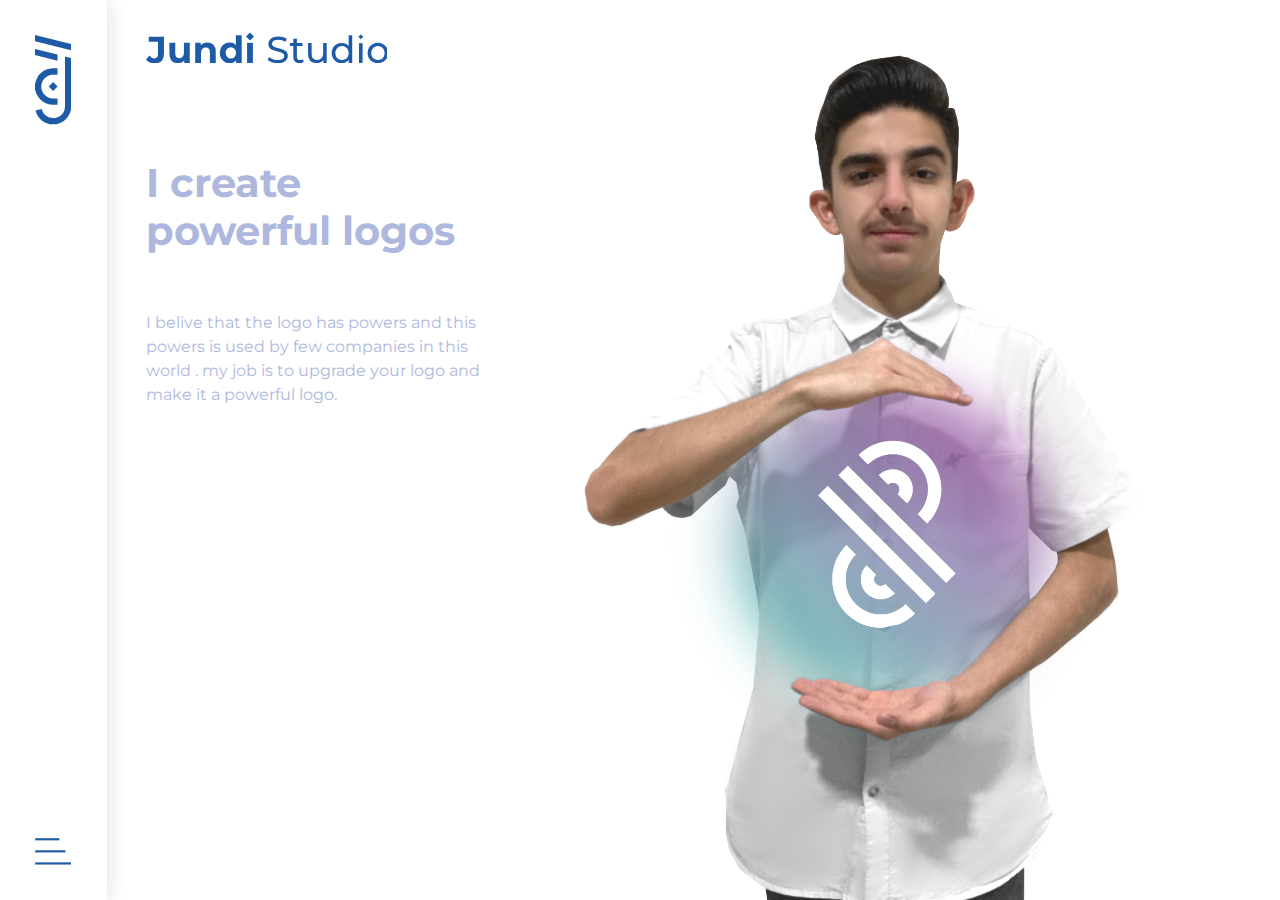
==== home.html @ 49008f76 "add initial site page" ====
<html lang="en">
<head>
    <meta charset="UTF-8">
    <meta name="viewport" content="width=device-width, initial-scale=1.0">
    <title>Jundistudio</title>
    <link href="https://fonts.googleapis.com/css2?family=Montserrat:wght@300;500;700&display=swap" rel="stylesheet">
    <link rel="stylesheet" href="css/bootstrap-4.5.0-dist/css/bootstrap.css">
    <link rel="stylesheet" href="css/mycss/styles2.css">
</head>
<body>

    <div class="topbar fullwidth">

        <div class="marginbox">
            <!-- <div class="iwt-container"></div> -->
            <svg id="iconwithtype" xmlns="http://www.w3.org/2000/svg" viewBox="0 0 250 144.07"><defs><style>.be7c4fd1-79ef-4ca3-a9c3-476d8d43c1fa{fill:#1e5ba7;}</style></defs><g id="fca54480-986a-474c-b275-8e7c85cb91e8" data-name="Layer 2"><g id="be072579-fcbf-4428-b1b3-77bd21381fc2" data-name="Layer 1"><rect class="be7c4fd1-79ef-4ca3-a9c3-476d8d43c1fa" x="24.34" y="78.05" width="10.14" height="10.14" transform="translate(67.39 3.55) rotate(45)"/><path class="be7c4fd1-79ef-4ca3-a9c3-476d8d43c1fa" d="M36.48,53.75V63.88s-7.61,0-7.85,0a19.25,19.25,0,0,0-.13,38.47c.29,0,8,0,8,0v10.14h-8.4A29.4,29.4,0,0,1,28,53.75Z"/><polygon class="be7c4fd1-79ef-4ca3-a9c3-476d8d43c1fa" points="36.48 31.48 36.48 41.51 0 32.41 0 22.38 36.48 31.48"/><path class="be7c4fd1-79ef-4ca3-a9c3-476d8d43c1fa" d="M58.81,37.05v77.62a29.4,29.4,0,0,1-22.33,28.54A29.42,29.42,0,0,1,.84,121.65l9.82-2.45a19.25,19.25,0,0,0,38-4.53V34.51Z"/><polygon class="be7c4fd1-79ef-4ca3-a9c3-476d8d43c1fa" points="58.81 14.67 58.81 24.69 0 10.03 0 0 58.81 14.67"/><path class="be7c4fd1-79ef-4ca3-a9c3-476d8d43c1fa" d="M92.86,65.42a12.35,12.35,0,0,1-4.81-3.72l4.44-5.33q2.82,3.8,6.42,3.8c3.26,0,4.88-1.91,4.88-5.73V38H91.65V31.6h20.09V54q0,6.36-3.16,9.55T99.3,66.73A15.71,15.71,0,0,1,92.86,65.42Z"/><path class="be7c4fd1-79ef-4ca3-a9c3-476d8d43c1fa" d="M145.83,39.59V66.14h-7.3V63a10.28,10.28,0,0,1-3.65,2.64,11.43,11.43,0,0,1-4.59.91,11.29,11.29,0,0,1-8.29-3q-3.06-3-3.06-8.93v-15h7.7V53.46q0,6.4,5.38,6.41a5.79,5.79,0,0,0,4.44-1.8,7.59,7.59,0,0,0,1.68-5.35V39.59Z"/><path class="be7c4fd1-79ef-4ca3-a9c3-476d8d43c1fa" d="M177.09,42.16q3,3,3,8.78v15.2h-7.7v-14a6.94,6.94,0,0,0-1.38-4.71,5,5,0,0,0-4-1.55,6.15,6.15,0,0,0-4.64,1.8A7.45,7.45,0,0,0,160.69,53V66.14H153V39.59h7.35V42.7a10.24,10.24,0,0,1,3.8-2.59,13.18,13.18,0,0,1,5-.92A10.9,10.9,0,0,1,177.09,42.16Z"/><path class="be7c4fd1-79ef-4ca3-a9c3-476d8d43c1fa" d="M214.42,29.52V66.14h-7.35V63.08q-2.87,3.45-8.29,3.45A13.74,13.74,0,0,1,192,64.85a12,12,0,0,1-4.77-4.78,14.65,14.65,0,0,1-1.72-7.21,14.58,14.58,0,0,1,1.72-7.2A12.08,12.08,0,0,1,192,40.87a13.74,13.74,0,0,1,6.78-1.68,10.11,10.11,0,0,1,7.95,3.21V29.52ZM205,58.22a7.43,7.43,0,0,0,1.92-5.36A7.4,7.4,0,0,0,205,47.51a6.9,6.9,0,0,0-9.72,0,7.41,7.41,0,0,0-1.93,5.35,7.43,7.43,0,0,0,1.93,5.36,6.9,6.9,0,0,0,9.72,0Z"/><path class="be7c4fd1-79ef-4ca3-a9c3-476d8d43c1fa" d="M221.53,39.59h7.7V66.14h-7.7Z"/><path class="be7c4fd1-79ef-4ca3-a9c3-476d8d43c1fa" d="M96.56,116.72a15.69,15.69,0,0,1-5.7-3.13l1.83-3.85a15.09,15.09,0,0,0,5.06,2.88,18.56,18.56,0,0,0,6.34,1.11q4.29,0,6.41-1.45a4.48,4.48,0,0,0,2.13-3.88,3.82,3.82,0,0,0-1.16-2.88,7.89,7.89,0,0,0-2.87-1.71c-1.13-.39-2.74-.83-4.81-1.33a49.82,49.82,0,0,1-6.29-1.87,10.47,10.47,0,0,1-4.1-2.89,7.73,7.73,0,0,1-1.7-5.25,8.9,8.9,0,0,1,1.46-5,10,10,0,0,1,4.42-3.55,17.86,17.86,0,0,1,7.35-1.33,23.14,23.14,0,0,1,6,.79A15.79,15.79,0,0,1,116,85.66L114.4,89.6a17.62,17.62,0,0,0-4.64-2.09,17.14,17.14,0,0,0-4.83-.72q-4.2,0-6.29,1.53a4.69,4.69,0,0,0-2.1,4,3.76,3.76,0,0,0,1.18,2.88,8.21,8.21,0,0,0,2.94,1.73,45.82,45.82,0,0,0,4.76,1.31,48.2,48.2,0,0,1,6.27,1.88,10.45,10.45,0,0,1,4.07,2.86,7.55,7.55,0,0,1,1.7,5.18,8.8,8.8,0,0,1-1.48,5,9.94,9.94,0,0,1-4.49,3.55,18.6,18.6,0,0,1-7.4,1.31A23.84,23.84,0,0,1,96.56,116.72Z"/><path class="be7c4fd1-79ef-4ca3-a9c3-476d8d43c1fa" d="M138.68,116a6.93,6.93,0,0,1-2.57,1.36,10.79,10.79,0,0,1-3.16.47,8.37,8.37,0,0,1-6.11-2.12,8.11,8.11,0,0,1-2.18-6.07V95.28h-4.44v-3.9h4.44V85.66h4.74v5.72h7.5v3.9h-7.5v14.16a4.65,4.65,0,0,0,1.06,3.26,4,4,0,0,0,3,1.13,5.73,5.73,0,0,0,3.7-1.23Z"/><path class="be7c4fd1-79ef-4ca3-a9c3-476d8d43c1fa" d="M168.78,91.38v26.15h-4.49v-3.94a9.59,9.59,0,0,1-3.78,3.13,11.75,11.75,0,0,1-5.1,1.11q-5.24,0-8.24-2.89t-3-8.51V91.38h4.73v14.51a8.12,8.12,0,0,0,1.83,5.75,6.82,6.82,0,0,0,5.23,2,7.82,7.82,0,0,0,5.92-2.27A8.93,8.93,0,0,0,164,104.9V91.38Z"/><path class="be7c4fd1-79ef-4ca3-a9c3-476d8d43c1fa" d="M202.48,80.92v36.61h-4.54v-4.14a10.14,10.14,0,0,1-4,3.3,12.37,12.37,0,0,1-5.33,1.14,13.7,13.7,0,0,1-6.81-1.68,12.08,12.08,0,0,1-4.72-4.71,15.14,15.14,0,0,1,0-13.94,12.09,12.09,0,0,1,4.72-4.69,13.7,13.7,0,0,1,6.81-1.68,12.66,12.66,0,0,1,5.18,1.06,10.17,10.17,0,0,1,3.95,3.14V80.92Zm-9,31.6a8.11,8.11,0,0,0,3.16-3.25,10.8,10.8,0,0,0,0-9.62,8,8,0,0,0-3.16-3.24,9.53,9.53,0,0,0-9,0,8.15,8.15,0,0,0-3.16,3.24,10.55,10.55,0,0,0,0,9.62,8.24,8.24,0,0,0,3.16,3.25,9.31,9.31,0,0,0,9,0Z"/><path class="be7c4fd1-79ef-4ca3-a9c3-476d8d43c1fa" d="M211.46,91.38h4.74v26.15h-4.74Z"/><path class="be7c4fd1-79ef-4ca3-a9c3-476d8d43c1fa" d="M229.42,116.1a12.56,12.56,0,0,1-4.86-4.76,14.42,14.42,0,0,1,0-13.77,12.35,12.35,0,0,1,4.86-4.73,14.32,14.32,0,0,1,7-1.71,14.13,14.13,0,0,1,7,1.71,12.37,12.37,0,0,1,4.84,4.73,14.42,14.42,0,0,1,0,13.77,12.58,12.58,0,0,1-4.84,4.76,14,14,0,0,1-7,1.73A14.23,14.23,0,0,1,229.42,116.1ZM241,112.52a8.17,8.17,0,0,0,3.13-3.25,10.8,10.8,0,0,0,0-9.62A8.08,8.08,0,0,0,241,96.41a9.59,9.59,0,0,0-9,0,8.15,8.15,0,0,0-3.16,3.24,10.55,10.55,0,0,0,0,9.62,8.24,8.24,0,0,0,3.16,3.25,9.37,9.37,0,0,0,9,0Z"/><rect class="be7c4fd1-79ef-4ca3-a9c3-476d8d43c1fa" x="221.63" y="27.85" width="7.49" height="7.49" transform="translate(43.67 168.62) rotate(-45)"/><rect class="be7c4fd1-79ef-4ca3-a9c3-476d8d43c1fa" x="211.58" y="81.12" width="4.5" height="4.5" transform="translate(3.69 175.63) rotate(-45)"/></g></g></svg>
            <!-- </div> -->

            <a class="menu-button-mobile"><svg class=" " id="menu-icon-mobile" data-name="Layer 1" xmlns="http://www.w3.org/2000/svg" xmlns:xlink="http://www.w3.org/1999/xlink" viewBox="0 0 79.61 57.81"><defs><style>.a6b28dde-827f-4f23-a1d3-506db1dd34e7{fill:none;}.bbc555e5-2e7c-4510-a16d-68d0abbef2eb{fill:#1e5ba7;}.fb51da86-a44f-4116-8039-87f556bf3c0a{clip-path:url(#a3709544-f84c-4483-a567-abec75d70e7c);}</style><clipPath id="a3709544-f84c-4483-a567-abec75d70e7c"><polygon class="a6b28dde-827f-4f23-a1d3-506db1dd34e7" points="-1062.01 -222.8 -236.72 -267.51 -236.89 -1402.36 -1226.01 -1402.36 -1226.01 -212.71 -1062.01 -222.8"/></clipPath></defs><rect class="bbc555e5-2e7c-4510-a16d-68d0abbef2eb" width="53.07" height="4.74"/><rect class="bbc555e5-2e7c-4510-a16d-68d0abbef2eb" y="26.54" width="66.34" height="4.74"/><rect class="bbc555e5-2e7c-4510-a16d-68d0abbef2eb" y="53.07" width="79.61" height="4.74"/><g class="fb51da86-a44f-4116-8039-87f556bf3c0a"><image width="1536" height="2048" transform="translate(-1167.46 -1630.51) scale(0.81)" xlink:href="../../../../social%20media%20-%20%D9%85%D9%86%D8%B4%D9%88%D8%B1%D8%A7%D8%AA%20%D8%A7%D9%84%D8%AA%D9%88%D8%A7%D8%B5%D9%84%20%D8%A7%D9%84%D8%A7%D8%AC%D8%AA%D9%85%D8%A7%D8%B9%D9%8A/instgram%20posts-%D8%A7%D9%86%D8%B3%D8%AA%D9%82%D8%B1%D8%A7%D9%85/2020/jundi%20studio/first%20row/used%20images/its%20jundi.png"/></g></svg>
            <a class="x-button-mobile hide"><svg class="" id="x-icon-mobile" data-name="Layer 1" xmlns="http://www.w3.org/2000/svg" xmlns:xlink="http://www.w3.org/1999/xlink" viewBox="0 0 79.61 57.81"><defs><style>.f17f03e6-9065-43eb-b799-57fc4055122a{fill:none;}.faa3fa2b-ad44-4a38-a219-41f89a0f5fe2{fill:#1e5ba7;}.a9989578-adfc-4f7f-a3dd-7b14c468bcc4{clip-path:url(#ad39942f-1a83-4f73-a1a7-8f21ac19b9b5);}</style><clipPath id="ad39942f-1a83-4f73-a1a7-8f21ac19b9b5"><polygon class="f17f03e6-9065-43eb-b799-57fc4055122a" points="-1062.01 -222.8 -236.72 -267.51 -236.89 -1402.36 -1226.01 -1402.36 -1226.01 -212.71 -1062.01 -222.8"/></clipPath></defs><rect class="faa3fa2b-ad44-4a38-a219-41f89a0f5fe2" x="39.12" y="2.59" width="4.74" height="66.34" transform="translate(-12.13 46.96) rotate(-52.55)"/><rect class="faa3fa2b-ad44-4a38-a219-41f89a0f5fe2" y="28.67" width="79.61" height="4.74" transform="translate(-10.66 31.77) rotate(-38.78)"/><g class="a9989578-adfc-4f7f-a3dd-7b14c468bcc4"><image width="1536" height="2048" transform="translate(-1167.46 -1630.51) scale(0.81)" xlink:href="../../../../social%20media%20-%20%D9%85%D9%86%D8%B4%D9%88%D8%B1%D8%A7%D8%AA%20%D8%A7%D9%84%D8%AA%D9%88%D8%A7%D8%B5%D9%84%20%D8%A7%D9%84%D8%A7%D8%AC%D8%AA%D9%85%D8%A7%D8%B9%D9%8A/instgram%20posts-%D8%A7%D9%86%D8%B3%D8%AA%D9%82%D8%B1%D8%A7%D9%85/2020/jundi%20studio/first%20row/used%20images/its%20jundi.png"/></g></svg></a>
        </div>
    </div>
    <div class="menu hide">
        <ul class="JundiBlue">
            <li><a href="index.html">Home</a></li>
            <li><a href="portfolio.html">Portfolio</a></li>
            <li><a href="About.html">About</a></li>
            <li><a href="contact.html">contact</a></li>
            <li><a href="indexArabic.html">Arabic</a></li>
        </ul>
    </div>


<div class="container-fluid">
    <div class="row ">
        <div class="col-md-1 col-lg-1 sidebar vh">
            <div class="logo-container vh fullwidth">
                <svg class="fullwidth" id="Logo" data-name="Layer 1" xmlns="http://www.w3.org/2000/svg" viewBox="0 0 90 221.7"><defs><style>.cls-1{fill:#1e5ba7;}</style></defs><polygon class="cls-1" points="45.01 138.93 34.05 127.91 45.01 116.88 55.98 127.91 45.01 138.93"/><path class="cls-1" d="M55.83,82.71v15.6s-11.65,0-12,0a29.63,29.63,0,0,0-.19,59.19c.44,0,12.21,0,12.21,0v15.6H43a44.75,44.75,0,0,1-32-15.6A45.26,45.26,0,0,1,42.83,82.71Z"/><path class="cls-1" d="M90,57V176.46A45.22,45.22,0,0,1,74.41,210.7a44.81,44.81,0,0,1-58.92-.09A45.18,45.18,0,0,1,1.28,187.2l15-3.77A29.48,29.48,0,0,0,45,206.08,29.18,29.18,0,0,0,55.83,204a29.64,29.64,0,0,0,18.58-27.54V53.1Z"/><polygon class="cls-1" points="90 22.57 90 38 0 15.43 0 0 90 22.57"/><polygon class="cls-1" points="55.82 48.44 55.82 63.87 0 49.87 0 34.44 55.82 48.44"/></svg>

            </div>
            <a class="menu-button"><svg class="fullwidth" id="menu-icon" data-name="Layer 1" xmlns="http://www.w3.org/2000/svg" xmlns:xlink="http://www.w3.org/1999/xlink" viewBox="0 0 79.61 57.81"><defs><style>.a6b28dde-827f-4f23-a1d3-506db1dd34e7{fill:none;}.bbc555e5-2e7c-4510-a16d-68d0abbef2eb{fill:#1e5ba7;}.fb51da86-a44f-4116-8039-87f556bf3c0a{clip-path:url(#a3709544-f84c-4483-a567-abec75d70e7c);}</style><clipPath id="a3709544-f84c-4483-a567-abec75d70e7c"><polygon class="a6b28dde-827f-4f23-a1d3-506db1dd34e7" points="-1062.01 -222.8 -236.72 -267.51 -236.89 -1402.36 -1226.01 -1402.36 -1226.01 -212.71 -1062.01 -222.8"/></clipPath></defs><rect class="bbc555e5-2e7c-4510-a16d-68d0abbef2eb" width="53.07" height="4.74"/><rect class="bbc555e5-2e7c-4510-a16d-68d0abbef2eb" y="26.54" width="66.34" height="4.74"/><rect class="bbc555e5-2e7c-4510-a16d-68d0abbef2eb" y="53.07" width="79.61" height="4.74"/><g class="fb51da86-a44f-4116-8039-87f556bf3c0a"><image width="1536" height="2048" transform="translate(-1167.46 -1630.51) scale(0.81)" xlink:href="../../../../social%20media%20-%20%D9%85%D9%86%D8%B4%D9%88%D8%B1%D8%A7%D8%AA%20%D8%A7%D9%84%D8%AA%D9%88%D8%A7%D8%B5%D9%84%20%D8%A7%D9%84%D8%A7%D8%AC%D8%AA%D9%85%D8%A7%D8%B9%D9%8A/instgram%20posts-%D8%A7%D9%86%D8%B3%D8%AA%D9%82%D8%B1%D8%A7%D9%85/2020/jundi%20studio/first%20row/used%20images/its%20jundi.png"/></g></svg>
            <a class="x-button hide"><svg class="" id="x-icon" data-name="Layer 1" xmlns="http://www.w3.org/2000/svg" xmlns:xlink="http://www.w3.org/1999/xlink" viewBox="0 0 79.61 57.81"><defs><style>.f17f03e6-9065-43eb-b799-57fc4055122a{fill:none;}.faa3fa2b-ad44-4a38-a219-41f89a0f5fe2{fill:#1e5ba7;}.a9989578-adfc-4f7f-a3dd-7b14c468bcc4{clip-path:url(#ad39942f-1a83-4f73-a1a7-8f21ac19b9b5);}</style><clipPath id="ad39942f-1a83-4f73-a1a7-8f21ac19b9b5"><polygon class="f17f03e6-9065-43eb-b799-57fc4055122a" points="-1062.01 -222.8 -236.72 -267.51 -236.89 -1402.36 -1226.01 -1402.36 -1226.01 -212.71 -1062.01 -222.8"/></clipPath></defs><rect class="faa3fa2b-ad44-4a38-a219-41f89a0f5fe2" x="39.12" y="2.59" width="4.74" height="66.34" transform="translate(-12.13 46.96) rotate(-52.55)"/><rect class="faa3fa2b-ad44-4a38-a219-41f89a0f5fe2" y="28.67" width="79.61" height="4.74" transform="translate(-10.66 31.77) rotate(-38.78)"/><g class="a9989578-adfc-4f7f-a3dd-7b14c468bcc4"><image width="1536" height="2048" transform="translate(-1167.46 -1630.51) scale(0.81)" xlink:href="../../../../social%20media%20-%20%D9%85%D9%86%D8%B4%D9%88%D8%B1%D8%A7%D8%AA%20%D8%A7%D9%84%D8%AA%D9%88%D8%A7%D8%B5%D9%84%20%D8%A7%D9%84%D8%A7%D8%AC%D8%AA%D9%85%D8%A7%D8%B9%D9%8A/instgram%20posts-%D8%A7%D9%86%D8%B3%D8%AA%D9%82%D8%B1%D8%A7%D9%85/2020/jundi%20studio/first%20row/used%20images/its%20jundi.png"/></g></svg></a>
    
        </div>




        <!-- content -->
        <div class="col-md-11 col-lg-11 px-md-4  ml-sm-auto ">
            <div class="row row-content-mobile row-content ">
                <div class="main-text col-md-5 col-lg-4">
                   
                    <svg class="hide-mobile JundiBlue" id="Logotype" data-name="Layer 1" xmlns="http://www.w3.org/2000/svg" viewBox="0 0 884.76 114.38"><defs><style>.f9e5219f-29cb-4c2f-9870-90fd26bcc4ad{fill:#1e5ba7;}</style></defs><path class="f9e5219f-29cb-4c2f-9870-90fd26bcc4ad" d="M13.34,111.3A34.07,34.07,0,0,1,0,101L12.32,86.19q7.8,10.55,17.79,10.54,13.55,0,13.55-15.88V35.28H10V17.49h55.7V79.62q0,17.66-8.76,26.48T31.2,114.93A43.37,43.37,0,0,1,13.34,111.3Z"/><path class="f9e5219f-29cb-4c2f-9870-90fd26bcc4ad" d="M160.25,39.66v73.63H140v-8.76a28.43,28.43,0,0,1-10.13,7.32,31.79,31.79,0,0,1-12.73,2.53q-14.51,0-23-8.35T85.67,81.27V39.66H107V78.12q0,17.79,14.91,17.79,7.66,0,12.32-5t4.65-14.85V39.66Z"/><path class="f9e5219f-29cb-4c2f-9870-90fd26bcc4ad" d="M247,46.78q8.4,8.2,8.41,24.36v42.15H234V74.42q0-8.74-3.83-13.07T219.09,57q-8.07,0-12.86,5t-4.79,14.84v36.41H180.09V39.66h20.39v8.63A28.25,28.25,0,0,1,211,41.1a36.67,36.67,0,0,1,13.82-2.53Q238.52,38.57,247,46.78Z"/><path class="f9e5219f-29cb-4c2f-9870-90fd26bcc4ad" d="M350.47,11.75V113.29H330.08V104.8q-7.93,9.58-23,9.58a38.24,38.24,0,0,1-18.82-4.65,33.31,33.31,0,0,1-13.2-13.27,40.4,40.4,0,0,1-4.79-20,40.41,40.41,0,0,1,4.79-20,33.31,33.31,0,0,1,13.2-13.27,38.24,38.24,0,0,1,18.82-4.65q14.09,0,22,8.89V11.75ZM324.2,91.32q5.34-5.53,5.33-14.84T324.2,61.63a19.15,19.15,0,0,0-27,0q-5.34,5.53-5.34,14.85t5.34,14.84a19.17,19.17,0,0,0,27,0Z"/><path class="f9e5219f-29cb-4c2f-9870-90fd26bcc4ad" d="M370.17,39.66h21.35v73.63H370.17Z"/><path class="f9e5219f-29cb-4c2f-9870-90fd26bcc4ad" d="M461.65,111q-10-3.36-15.8-8.69l5.06-10.68a41.84,41.84,0,0,0,14,8,51.39,51.39,0,0,0,17.59,3.08q11.89,0,17.79-4A12.44,12.44,0,0,0,506.2,88,10.58,10.58,0,0,0,503,80a21.61,21.61,0,0,0-7.93-4.72q-4.73-1.63-13.34-3.69a137.17,137.17,0,0,1-17.45-5.2,28.75,28.75,0,0,1-11.36-8q-4.72-5.4-4.72-14.57a24.64,24.64,0,0,1,4-13.82q4-6.16,12.25-9.86t20.39-3.69a64.56,64.56,0,0,1,16.7,2.19,44.33,44.33,0,0,1,14.09,6.29l-4.51,11A49.73,49.73,0,0,0,498.26,30a47.74,47.74,0,0,0-13.41-2q-11.62,0-17.45,4.24a13,13,0,0,0-5.81,10.95,10.49,10.49,0,0,0,3.28,8A22.89,22.89,0,0,0,473,56a128.86,128.86,0,0,0,13.21,3.62,135.28,135.28,0,0,1,17.38,5.2,29.33,29.33,0,0,1,11.29,7.94q4.73,5.34,4.72,14.37a24.49,24.49,0,0,1-4.1,13.75q-4.11,6.24-12.46,9.86t-20.52,3.62A65.78,65.78,0,0,1,461.65,111Z"/><path class="f9e5219f-29cb-4c2f-9870-90fd26bcc4ad" d="M578.45,109a19.45,19.45,0,0,1-7.11,3.77,30,30,0,0,1-8.76,1.3q-11,0-17-5.89t-6-16.83V51.57H527.27V40.76h12.32V24.88h13.14V40.76h20.8V51.57h-20.8V90.84q0,5.89,2.94,9c2,2.1,4.77,3.14,8.42,3.14a15.84,15.84,0,0,0,10.26-3.42Z"/><path class="f9e5219f-29cb-4c2f-9870-90fd26bcc4ad" d="M661.94,40.76v72.53H649.48v-11A26.37,26.37,0,0,1,639,111a32.67,32.67,0,0,1-14.16,3.08q-14.51,0-22.86-8t-8.35-23.6V40.76h13.14V81q0,10.55,5.07,15.94t14.5,5.41q10.41,0,16.43-6.3t6-17.79V40.76Z"/><path class="f9e5219f-29cb-4c2f-9870-90fd26bcc4ad" d="M755.4,11.75V113.29H742.81v-11.5A28.48,28.48,0,0,1,731.73,111,34.33,34.33,0,0,1,717,114.11a38.16,38.16,0,0,1-18.89-4.65A33.45,33.45,0,0,1,685,96.39,39,39,0,0,1,680.27,77,38.56,38.56,0,0,1,685,57.73a33.47,33.47,0,0,1,13.07-13A38.17,38.17,0,0,1,717,40.07a34.62,34.62,0,0,1,14.37,3,28,28,0,0,1,10.95,8.68V11.75ZM730.5,99.4a22.64,22.64,0,0,0,8.75-9A27.6,27.6,0,0,0,742.4,77a27.56,27.56,0,0,0-3.15-13.34,22,22,0,0,0-8.75-9,26.34,26.34,0,0,0-25,0,22.69,22.69,0,0,0-8.76,9A27.15,27.15,0,0,0,693.55,77a27.18,27.18,0,0,0,3.21,13.35,23.34,23.34,0,0,0,8.76,9,25.9,25.9,0,0,0,25,0Z"/><rect class="f9e5219f-29cb-4c2f-9870-90fd26bcc4ad" x="780.31" y="40.76" width="13.14" height="72.53"/><path class="f9e5219f-29cb-4c2f-9870-90fd26bcc4ad" d="M830.12,109.32a34.65,34.65,0,0,1-13.48-13.21A37.46,37.46,0,0,1,811.78,77a37.49,37.49,0,0,1,4.86-19.09,34.28,34.28,0,0,1,13.48-13.14,42.23,42.23,0,0,1,38.8,0,34.43,34.43,0,0,1,13.41,13.14A37.49,37.49,0,0,1,887.19,77a37.46,37.46,0,0,1-4.86,19.09,34.81,34.81,0,0,1-13.41,13.21,41.68,41.68,0,0,1-38.8,0Zm32-9.92a22.73,22.73,0,0,0,8.68-9A27.6,27.6,0,0,0,873.91,77a27.56,27.56,0,0,0-3.15-13.34,22.11,22.11,0,0,0-8.68-9,26.48,26.48,0,0,0-25.05,0,22.69,22.69,0,0,0-8.76,9A27.15,27.15,0,0,0,825.06,77a27.18,27.18,0,0,0,3.21,13.35,23.34,23.34,0,0,0,8.76,9,26,26,0,0,0,25.05,0Z"/><rect class="f9e5219f-29cb-4c2f-9870-90fd26bcc4ad" x="370.47" y="6.01" width="20.77" height="20.77" transform="translate(99.95 274.1) rotate(-45)"/><rect class="f9e5219f-29cb-4c2f-9870-90fd26bcc4ad" x="780.64" y="11.36" width="12.48" height="12.48" transform="translate(218.06 561.6) rotate(-45)"/></svg></a>        
                    
                    <br class="hide-mobile "><br class="hide-mobile"><br class="hide-mobile"><br class="hide-mobile "><br class="hide-mobile ">
                    
                    <h1 class="bold JundiBlue1">I create <br>powerful logos</h1><br class="hide-mobile"><br class="hide-mobile">
                    
                    <p class="hide-mobile JundiBlue1">
                        
                        I belive that the logo 
                        has powers and 
                        this powers is used 
                        by few companies 
                        in this world . my 
                        job is to upgrade 
                        your logo 
                        and make it a 
                        powerful logo.
                          
                    </p>

                         


                </div>
                <div class="col-md-7 col-lg-8 center ">
                    <img class="" src="Assets/imgs/me-with-logos/1.png" alt="">
                </div>
            </div>

            </div>
        </div>
    </div>
</div>



 <script src="https://ajax.googleapis.com/ajax/libs/jquery/3.5.1/jquery.min.js"></script>
 <script src="app.js"></script>

</body>

<!-- 
<img class="fullwidth" src="/portfolio/motoPro/img-1.png" alt="">
            
<div class="row pmtopbottom ">


    <div class="col-4 noP">
        <a href="/portfolio/salman-alduhayshi.html">
            <div class="thump">
                <img class="fullwidth" src="/Assets/imgs/portfolio/1.png" alt="">
            </div>
        </a>
    </div>

    <div class="col-4 noP">
        <a href="/portfolio/pro-car.html">
            <div class="thump">
                <img class="fullwidth" src="/Assets/imgs/portfolio/2.png" alt="">
            </div>
        </a>
    </div>

    <div class="col-4 noP">
        <a href="/portfolio/posh-oil.html">
            <div class="thump">
                <img class="fullwidth" src="/Assets/imgs/portfolio/3.png" alt="">
            </div>
        </a>
    </div>

    <div class="col-4 noP">
        <a href="/portfolio/moto-pro.html">
            <div class="thump">
                <img class="fullwidth" src="/Assets/imgs/portfolio/4.png" alt="">
            </div>
        </a>
    </div>

    <div class="col-4 noP">
        <a href="/portfolio/al-Hassan.html">
            <div class="thump">
                <img class="fullwidth" src="/Assets/imgs/portfolio/5.png" alt="">
            </div>              
            </a>
    </div> -->
---- css/mycss/styles2.css ----
*{
    margin: 0px;
    padding: 0px;
    box-sizing: border-box;
}


body{
  font-family: Montserrat;

}
/* essintials */

.fullwidth{
  width: 100% !important;
}

.fullheight{
  height:100% !important ;
}

.vh{
  height: 100vh !important;
}

.vw{
  width: 100vw !important;
}

.pmtopbottom{
  margin-top: 2.5rem !important;
  margin-bottom: 2.5rem !important;
}

.noP{
  padding:0px;
}

.hide{
  display: none;
}

.JundiBlue{color : #1e5ba7;}.JundiBlue1{color : #aeb7de;}.JundiBlue2{color : #5476b9;}.JundiBlue3{color : #23406c;}.JundiBlue4{color : #0f141e;}


    /* Font styles */

    .light{font-weight: 300;}.medium{font-weight: 500;}.bold{font-weight: 700;}

    .rem05{font-size: 0.5rem;}.rem1{font-size: 1rem;}.rem1-5{font-size: 1.5rem;}.rem2{font-size: 2rem;}.rem3{ font-size: 3rem;}.rem4{font-size: 4rem;}.rem6{font-size: 6rem;}


    /* align */

    .center{
      text-align: center;
      justify-content: center;
      align-items: center;
    }

    /* essintials-ends */




/* sidebar */

.sidebar {
    position: fixed;
    top: 0;
    bottom: 0;
    left: 0;
    z-index: 100; /* Behind the navbar */
    padding: 0px 0 0; /* Height of navbar */
    background-color: white;
    -webkit-box-shadow: 0px 0px 20px 0px rgba(15,20,30,0.15);
    -moz-box-shadow: 0px 0px 20px 0px rgba(15,20,30,0.15);
    box-shadow: 0px 0px 20px 0px rgba(15,20,30,0.15)
  }
  

  
  
  .sidebar-sticky {
    position: relative;
    top: 0;
    height: calc(100vh - 48px);
    padding-top: .5rem;
    overflow-x: hidden;
    overflow-y: auto; /* Scrollable contents if viewport is shorter than content. */
    
  
  
  }
  
  @supports ((position: -webkit-sticky) or (position: sticky)) {
    .sidebar-sticky {
      position: -webkit-sticky;
      position: sticky;
    }
  }
  
    /* icons and buttons */

    #menu-icon , #x-icon{
      position: absolute;
      bottom: 0;
      cursor: pointer;
      padding: 33%;
  }

      /* Menu/sidebar */
      
        .menu{
          position: fixed;
          text-align: left;
          font-size: 2rem;
          background-color: white;
          
          z-index: 3;
          width: 100vw;
          height: 100vh;
          padding-left :2rem;
          
        }
    
        .menu ul{
          margin-top: 4rem;
          margin-left: 8rem;
        }

        .menu ul li{
            list-style-type: none;
            margin-bottom:5px ;
        }
        .menu ul li a{
            text-decoration: none;
            color:#1e5ba7;
            font-weight: 300;
            transition: 0.09s;
        
        }
        
        .menu ul li a:hover{
            text-decoration: none;
            color:#1e5ba7;
            font-weight: 700;
        
        }
        
        #menu-icon:hover{
            
            fill: none;
            stroke: #1e5ba7;
            stroke-width: 3px;     
        }

        #x-icon:hover{
            
            fill: none;
            stroke: #1e5ba7;
            stroke-width: 3px;
        }



/* sidebar-ends */






/* content */

  /* no extra-padding */
    .col-1, .col-10 ,.col-11,.col-md-10,.col-lg-11 {
      padding-top: 0px;
      padding: 0px;
      }
  
  /* content-spacing */
  .container-fluid{
    padding-right:10%;
    padding-left:10%;
    padding-top:5rem;
    max-width: 1550px;
  }

  .row{
    margin-left: 0px;
    margin-right: 0px;
  }

  /* .col-md-6 img{
    height: 100vh;
    max-height: 819px !important;
    padding: 0 5% 0 5%;
  } */
  
/* content-ends */





/* logo */

.logo-container{
    padding: 33%;
    /* padding-top: 2.5rem; */
}



/* logo-ends */



/* for mobile */


      /* topbar */
    
      .topbar{
        height: 125px ;
        padding:0  10% ;
        position:fixed ;
        z-index: 99;
        background-color: white; 

        -webkit-box-shadow: 0px 0px 20px 0px rgba(15,20,30,0.15);
        -moz-box-shadow: 0px 0px 20px 0px rgba(15,20,30,0.15);
        box-shadow: 0px 0px 20px 0px rgba(15,20,30,0.15)       

      }

      #iconwithtype{
        height: 70px;
        margin-top: 27.5px;
        padding:  0;
        position: absolute;
      }


      @media (max-width: 767.98px) {

        /* essintials-mobile */
        .hide-mobile{
          display: none ;
        }

        .sidebar {
          display: none;
        }
        .topbar{
          visibility: visible;
          
        }
        #menu-icon-mobile,#x-icon-mobile{

          position: absolute;
          height:35;
          margin-top: 45;
          right:0;
          padding:0 10%;
          cursor:pointer;
          
        }

        .menu {

          padding-left: 0;
          padding-left: 10%;

        }
        .menu ul{

          margin-left: 0;
          margin-top:150px;

        }

        /* content */


      }


      @media (min-width: 767.98px) {

        .topbar{
          display: none;
        }

        .row-content{
          height: 100vh;
        
        }
        .col-md-7 img{
          object-fit: contain;
          height: 100vh;
          width: 100%;
          
        }

        .main-text{
          margin-top: 2rem;
        }
        
        #logotype{
          width: 70%;
        }
        

      }



      /* content on mobile */

      @media (max-width: 767.98px) {

 
        h1{
          font-size: 2rem;
        }

        .row-content-mobile{
          padding:  0 0 0;
          height: 100vh;
          margin-top: 125px;
          /* position: relative; */
          width: 100%;

        }

        


        .col-md-5 h1{
          font-size: 2.9rem;
          margin-top:3rem;
          margin-left: 10%;
          
        }
        .col-md-5{
          padding:0;
          
  
        }
  
        .col-md-7 img{
          
          height: 100%;
          object-fit: cover;
          width: 100%; 
          position: relative;
        }
  

      }


      .container-fluid{
        padding: 0  0 0 0 ;
        
      }
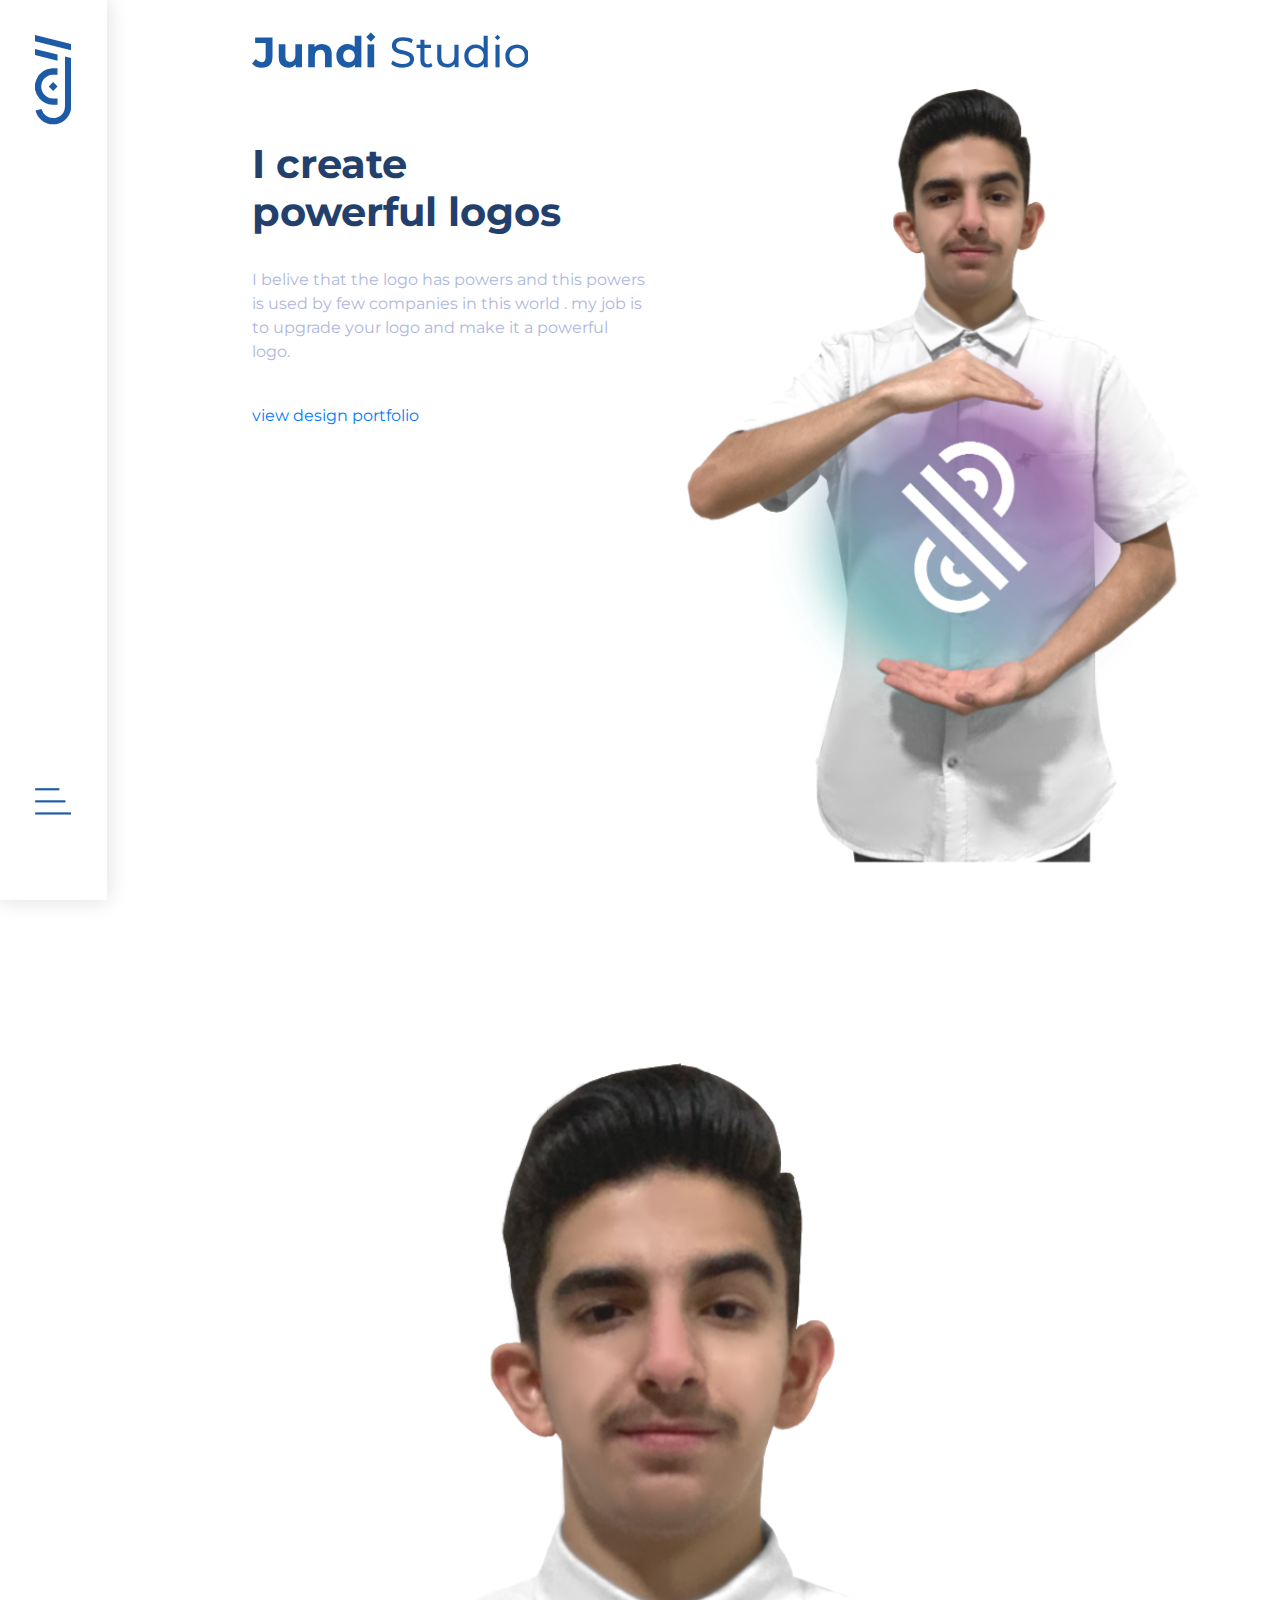
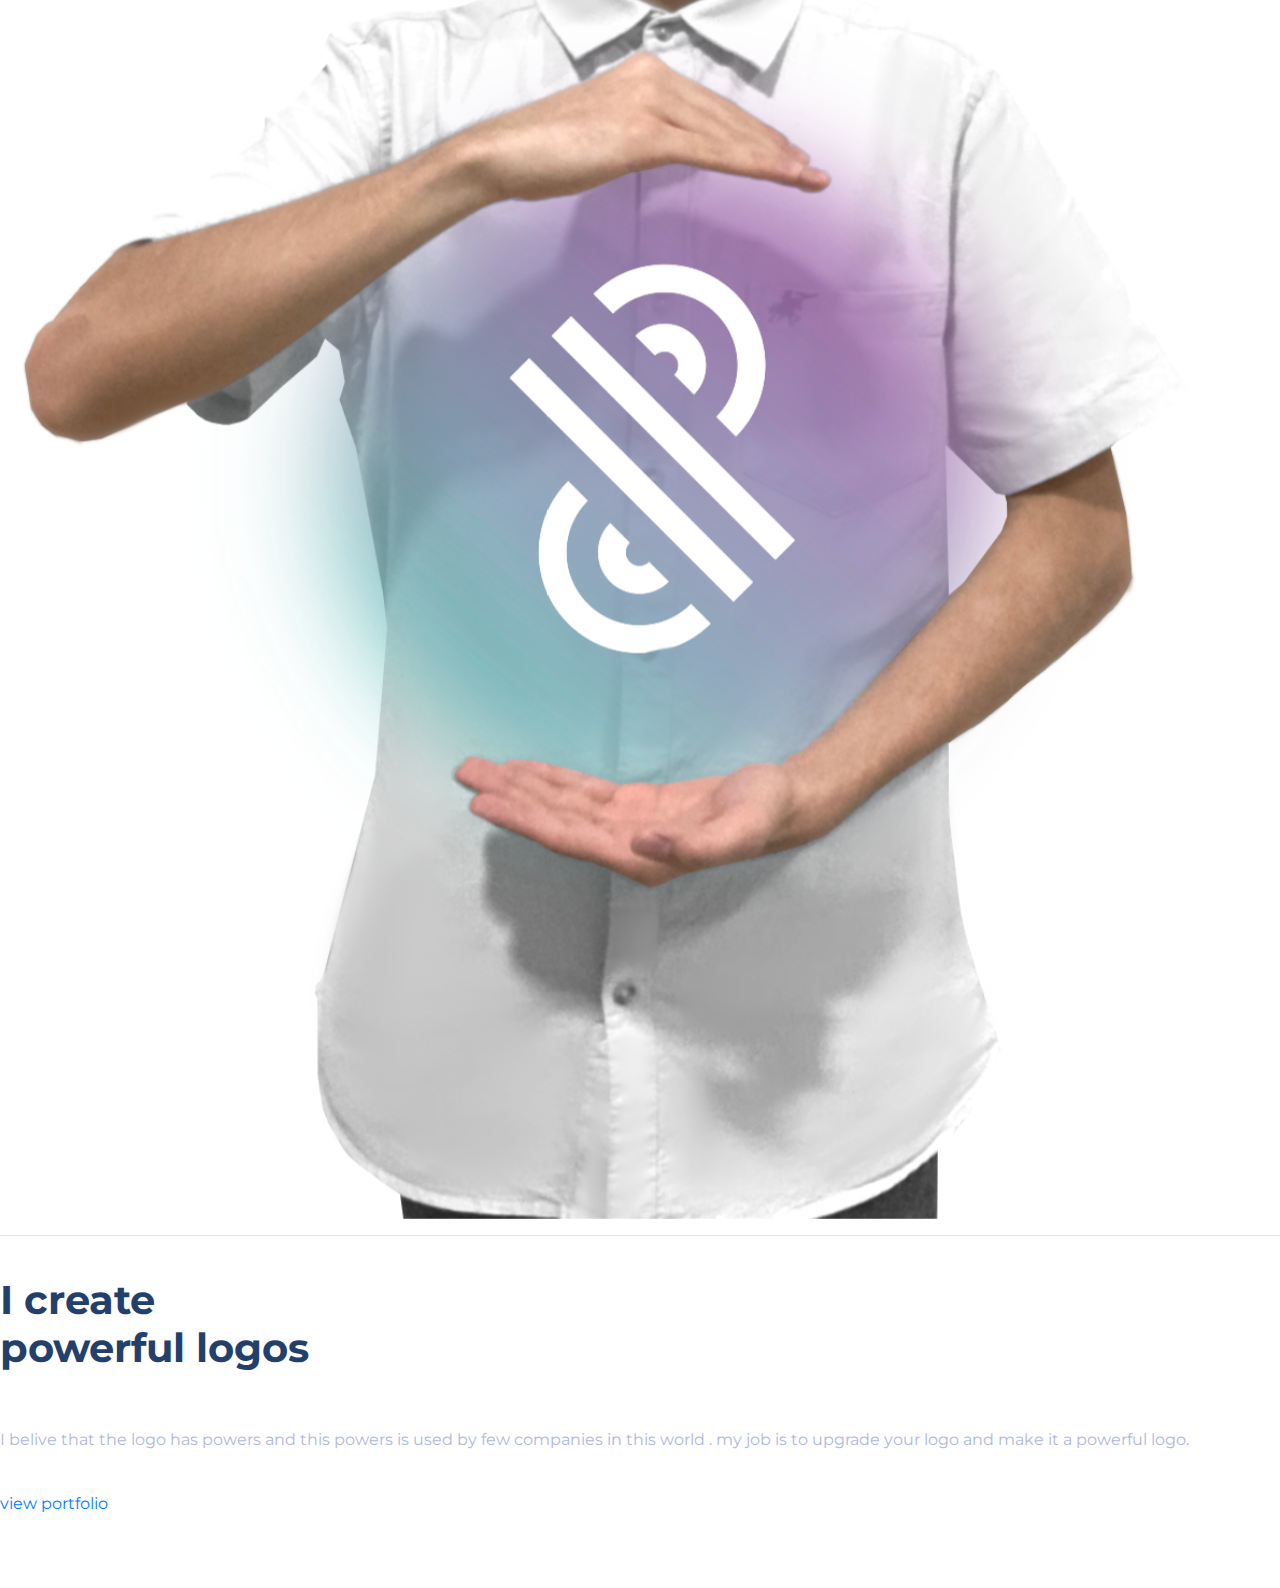
==== commit 5873068f: "Update home.html" ====
--- a/home.html
+++ b/home.html
@@ -12,83 +12,177 @@
     <div class="topbar fullwidth">
 
         <div class="marginbox">
-            <!-- <div class="iwt-container"></div> -->
+            
             <svg id="iconwithtype" xmlns="http://www.w3.org/2000/svg" viewBox="0 0 250 144.07"><defs><style>.be7c4fd1-79ef-4ca3-a9c3-476d8d43c1fa{fill:#1e5ba7;}</style></defs><g id="fca54480-986a-474c-b275-8e7c85cb91e8" data-name="Layer 2"><g id="be072579-fcbf-4428-b1b3-77bd21381fc2" data-name="Layer 1"><rect class="be7c4fd1-79ef-4ca3-a9c3-476d8d43c1fa" x="24.34" y="78.05" width="10.14" height="10.14" transform="translate(67.39 3.55) rotate(45)"/><path class="be7c4fd1-79ef-4ca3-a9c3-476d8d43c1fa" d="M36.48,53.75V63.88s-7.61,0-7.85,0a19.25,19.25,0,0,0-.13,38.47c.29,0,8,0,8,0v10.14h-8.4A29.4,29.4,0,0,1,28,53.75Z"/><polygon class="be7c4fd1-79ef-4ca3-a9c3-476d8d43c1fa" points="36.48 31.48 36.48 41.51 0 32.41 0 22.38 36.48 31.48"/><path class="be7c4fd1-79ef-4ca3-a9c3-476d8d43c1fa" d="M58.81,37.05v77.62a29.4,29.4,0,0,1-22.33,28.54A29.42,29.42,0,0,1,.84,121.65l9.82-2.45a19.25,19.25,0,0,0,38-4.53V34.51Z"/><polygon class="be7c4fd1-79ef-4ca3-a9c3-476d8d43c1fa" points="58.81 14.67 58.81 24.69 0 10.03 0 0 58.81 14.67"/><path class="be7c4fd1-79ef-4ca3-a9c3-476d8d43c1fa" d="M92.86,65.42a12.35,12.35,0,0,1-4.81-3.72l4.44-5.33q2.82,3.8,6.42,3.8c3.26,0,4.88-1.91,4.88-5.73V38H91.65V31.6h20.09V54q0,6.36-3.16,9.55T99.3,66.73A15.71,15.71,0,0,1,92.86,65.42Z"/><path class="be7c4fd1-79ef-4ca3-a9c3-476d8d43c1fa" d="M145.83,39.59V66.14h-7.3V63a10.28,10.28,0,0,1-3.65,2.64,11.43,11.43,0,0,1-4.59.91,11.29,11.29,0,0,1-8.29-3q-3.06-3-3.06-8.93v-15h7.7V53.46q0,6.4,5.38,6.41a5.79,5.79,0,0,0,4.44-1.8,7.59,7.59,0,0,0,1.68-5.35V39.59Z"/><path class="be7c4fd1-79ef-4ca3-a9c3-476d8d43c1fa" d="M177.09,42.16q3,3,3,8.78v15.2h-7.7v-14a6.94,6.94,0,0,0-1.38-4.71,5,5,0,0,0-4-1.55,6.15,6.15,0,0,0-4.64,1.8A7.45,7.45,0,0,0,160.69,53V66.14H153V39.59h7.35V42.7a10.24,10.24,0,0,1,3.8-2.59,13.18,13.18,0,0,1,5-.92A10.9,10.9,0,0,1,177.09,42.16Z"/><path class="be7c4fd1-79ef-4ca3-a9c3-476d8d43c1fa" d="M214.42,29.52V66.14h-7.35V63.08q-2.87,3.45-8.29,3.45A13.74,13.74,0,0,1,192,64.85a12,12,0,0,1-4.77-4.78,14.65,14.65,0,0,1-1.72-7.21,14.58,14.58,0,0,1,1.72-7.2A12.08,12.08,0,0,1,192,40.87a13.74,13.74,0,0,1,6.78-1.68,10.11,10.11,0,0,1,7.95,3.21V29.52ZM205,58.22a7.43,7.43,0,0,0,1.92-5.36A7.4,7.4,0,0,0,205,47.51a6.9,6.9,0,0,0-9.72,0,7.41,7.41,0,0,0-1.93,5.35,7.43,7.43,0,0,0,1.93,5.36,6.9,6.9,0,0,0,9.72,0Z"/><path class="be7c4fd1-79ef-4ca3-a9c3-476d8d43c1fa" d="M221.53,39.59h7.7V66.14h-7.7Z"/><path class="be7c4fd1-79ef-4ca3-a9c3-476d8d43c1fa" d="M96.56,116.72a15.69,15.69,0,0,1-5.7-3.13l1.83-3.85a15.09,15.09,0,0,0,5.06,2.88,18.56,18.56,0,0,0,6.34,1.11q4.29,0,6.41-1.45a4.48,4.48,0,0,0,2.13-3.88,3.82,3.82,0,0,0-1.16-2.88,7.89,7.89,0,0,0-2.87-1.71c-1.13-.39-2.74-.83-4.81-1.33a49.82,49.82,0,0,1-6.29-1.87,10.47,10.47,0,0,1-4.1-2.89,7.73,7.73,0,0,1-1.7-5.25,8.9,8.9,0,0,1,1.46-5,10,10,0,0,1,4.42-3.55,17.86,17.86,0,0,1,7.35-1.33,23.14,23.14,0,0,1,6,.79A15.79,15.79,0,0,1,116,85.66L114.4,89.6a17.62,17.62,0,0,0-4.64-2.09,17.14,17.14,0,0,0-4.83-.72q-4.2,0-6.29,1.53a4.69,4.69,0,0,0-2.1,4,3.76,3.76,0,0,0,1.18,2.88,8.21,8.21,0,0,0,2.94,1.73,45.82,45.82,0,0,0,4.76,1.31,48.2,48.2,0,0,1,6.27,1.88,10.45,10.45,0,0,1,4.07,2.86,7.55,7.55,0,0,1,1.7,5.18,8.8,8.8,0,0,1-1.48,5,9.94,9.94,0,0,1-4.49,3.55,18.6,18.6,0,0,1-7.4,1.31A23.84,23.84,0,0,1,96.56,116.72Z"/><path class="be7c4fd1-79ef-4ca3-a9c3-476d8d43c1fa" d="M138.68,116a6.93,6.93,0,0,1-2.57,1.36,10.79,10.79,0,0,1-3.16.47,8.37,8.37,0,0,1-6.11-2.12,8.11,8.11,0,0,1-2.18-6.07V95.28h-4.44v-3.9h4.44V85.66h4.74v5.72h7.5v3.9h-7.5v14.16a4.65,4.65,0,0,0,1.06,3.26,4,4,0,0,0,3,1.13,5.73,5.73,0,0,0,3.7-1.23Z"/><path class="be7c4fd1-79ef-4ca3-a9c3-476d8d43c1fa" d="M168.78,91.38v26.15h-4.49v-3.94a9.59,9.59,0,0,1-3.78,3.13,11.75,11.75,0,0,1-5.1,1.11q-5.24,0-8.24-2.89t-3-8.51V91.38h4.73v14.51a8.12,8.12,0,0,0,1.83,5.75,6.82,6.82,0,0,0,5.23,2,7.82,7.82,0,0,0,5.92-2.27A8.93,8.93,0,0,0,164,104.9V91.38Z"/><path class="be7c4fd1-79ef-4ca3-a9c3-476d8d43c1fa" d="M202.48,80.92v36.61h-4.54v-4.14a10.14,10.14,0,0,1-4,3.3,12.37,12.37,0,0,1-5.33,1.14,13.7,13.7,0,0,1-6.81-1.68,12.08,12.08,0,0,1-4.72-4.71,15.14,15.14,0,0,1,0-13.94,12.09,12.09,0,0,1,4.72-4.69,13.7,13.7,0,0,1,6.81-1.68,12.66,12.66,0,0,1,5.18,1.06,10.17,10.17,0,0,1,3.95,3.14V80.92Zm-9,31.6a8.11,8.11,0,0,0,3.16-3.25,10.8,10.8,0,0,0,0-9.62,8,8,0,0,0-3.16-3.24,9.53,9.53,0,0,0-9,0,8.15,8.15,0,0,0-3.16,3.24,10.55,10.55,0,0,0,0,9.62,8.24,8.24,0,0,0,3.16,3.25,9.31,9.31,0,0,0,9,0Z"/><path class="be7c4fd1-79ef-4ca3-a9c3-476d8d43c1fa" d="M211.46,91.38h4.74v26.15h-4.74Z"/><path class="be7c4fd1-79ef-4ca3-a9c3-476d8d43c1fa" d="M229.42,116.1a12.56,12.56,0,0,1-4.86-4.76,14.42,14.42,0,0,1,0-13.77,12.35,12.35,0,0,1,4.86-4.73,14.32,14.32,0,0,1,7-1.71,14.13,14.13,0,0,1,7,1.71,12.37,12.37,0,0,1,4.84,4.73,14.42,14.42,0,0,1,0,13.77,12.58,12.58,0,0,1-4.84,4.76,14,14,0,0,1-7,1.73A14.23,14.23,0,0,1,229.42,116.1ZM241,112.52a8.17,8.17,0,0,0,3.13-3.25,10.8,10.8,0,0,0,0-9.62A8.08,8.08,0,0,0,241,96.41a9.59,9.59,0,0,0-9,0,8.15,8.15,0,0,0-3.16,3.24,10.55,10.55,0,0,0,0,9.62,8.24,8.24,0,0,0,3.16,3.25,9.37,9.37,0,0,0,9,0Z"/><rect class="be7c4fd1-79ef-4ca3-a9c3-476d8d43c1fa" x="221.63" y="27.85" width="7.49" height="7.49" transform="translate(43.67 168.62) rotate(-45)"/><rect class="be7c4fd1-79ef-4ca3-a9c3-476d8d43c1fa" x="211.58" y="81.12" width="4.5" height="4.5" transform="translate(3.69 175.63) rotate(-45)"/></g></g></svg>
-            <!-- </div> -->
-
             <a class="menu-button-mobile"><svg class=" " id="menu-icon-mobile" data-name="Layer 1" xmlns="http://www.w3.org/2000/svg" xmlns:xlink="http://www.w3.org/1999/xlink" viewBox="0 0 79.61 57.81"><defs><style>.a6b28dde-827f-4f23-a1d3-506db1dd34e7{fill:none;}.bbc555e5-2e7c-4510-a16d-68d0abbef2eb{fill:#1e5ba7;}.fb51da86-a44f-4116-8039-87f556bf3c0a{clip-path:url(#a3709544-f84c-4483-a567-abec75d70e7c);}</style><clipPath id="a3709544-f84c-4483-a567-abec75d70e7c"><polygon class="a6b28dde-827f-4f23-a1d3-506db1dd34e7" points="-1062.01 -222.8 -236.72 -267.51 -236.89 -1402.36 -1226.01 -1402.36 -1226.01 -212.71 -1062.01 -222.8"/></clipPath></defs><rect class="bbc555e5-2e7c-4510-a16d-68d0abbef2eb" width="53.07" height="4.74"/><rect class="bbc555e5-2e7c-4510-a16d-68d0abbef2eb" y="26.54" width="66.34" height="4.74"/><rect class="bbc555e5-2e7c-4510-a16d-68d0abbef2eb" y="53.07" width="79.61" height="4.74"/><g class="fb51da86-a44f-4116-8039-87f556bf3c0a"><image width="1536" height="2048" transform="translate(-1167.46 -1630.51) scale(0.81)" xlink:href="../../../../social%20media%20-%20%D9%85%D9%86%D8%B4%D9%88%D8%B1%D8%A7%D8%AA%20%D8%A7%D9%84%D8%AA%D9%88%D8%A7%D8%B5%D9%84%20%D8%A7%D9%84%D8%A7%D8%AC%D8%AA%D9%85%D8%A7%D8%B9%D9%8A/instgram%20posts-%D8%A7%D9%86%D8%B3%D8%AA%D9%82%D8%B1%D8%A7%D9%85/2020/jundi%20studio/first%20row/used%20images/its%20jundi.png"/></g></svg>
             <a class="x-button-mobile hide"><svg class="" id="x-icon-mobile" data-name="Layer 1" xmlns="http://www.w3.org/2000/svg" xmlns:xlink="http://www.w3.org/1999/xlink" viewBox="0 0 79.61 57.81"><defs><style>.f17f03e6-9065-43eb-b799-57fc4055122a{fill:none;}.faa3fa2b-ad44-4a38-a219-41f89a0f5fe2{fill:#1e5ba7;}.a9989578-adfc-4f7f-a3dd-7b14c468bcc4{clip-path:url(#ad39942f-1a83-4f73-a1a7-8f21ac19b9b5);}</style><clipPath id="ad39942f-1a83-4f73-a1a7-8f21ac19b9b5"><polygon class="f17f03e6-9065-43eb-b799-57fc4055122a" points="-1062.01 -222.8 -236.72 -267.51 -236.89 -1402.36 -1226.01 -1402.36 -1226.01 -212.71 -1062.01 -222.8"/></clipPath></defs><rect class="faa3fa2b-ad44-4a38-a219-41f89a0f5fe2" x="39.12" y="2.59" width="4.74" height="66.34" transform="translate(-12.13 46.96) rotate(-52.55)"/><rect class="faa3fa2b-ad44-4a38-a219-41f89a0f5fe2" y="28.67" width="79.61" height="4.74" transform="translate(-10.66 31.77) rotate(-38.78)"/><g class="a9989578-adfc-4f7f-a3dd-7b14c468bcc4"><image width="1536" height="2048" transform="translate(-1167.46 -1630.51) scale(0.81)" xlink:href="../../../../social%20media%20-%20%D9%85%D9%86%D8%B4%D9%88%D8%B1%D8%A7%D8%AA%20%D8%A7%D9%84%D8%AA%D9%88%D8%A7%D8%B5%D9%84%20%D8%A7%D9%84%D8%A7%D8%AC%D8%AA%D9%85%D8%A7%D8%B9%D9%8A/instgram%20posts-%D8%A7%D9%86%D8%B3%D8%AA%D9%82%D8%B1%D8%A7%D9%85/2020/jundi%20studio/first%20row/used%20images/its%20jundi.png"/></g></svg></a>
-        </div>
-    </div>
+        
+        </div>
+    
+    </div>
+
+
     <div class="menu hide">
+
         <ul class="JundiBlue">
+
             <li><a href="index.html">Home</a></li>
             <li><a href="portfolio.html">Portfolio</a></li>
             <li><a href="About.html">About</a></li>
             <li><a href="contact.html">contact</a></li>
             <li><a href="indexArabic.html">Arabic</a></li>
+
         </ul>
+
     </div>
 
 
 <div class="container-fluid">
+
     <div class="row ">
+
         <div class="col-md-1 col-lg-1 sidebar vh">
+
             <div class="logo-container vh fullwidth">
+
                 <svg class="fullwidth" id="Logo" data-name="Layer 1" xmlns="http://www.w3.org/2000/svg" viewBox="0 0 90 221.7"><defs><style>.cls-1{fill:#1e5ba7;}</style></defs><polygon class="cls-1" points="45.01 138.93 34.05 127.91 45.01 116.88 55.98 127.91 45.01 138.93"/><path class="cls-1" d="M55.83,82.71v15.6s-11.65,0-12,0a29.63,29.63,0,0,0-.19,59.19c.44,0,12.21,0,12.21,0v15.6H43a44.75,44.75,0,0,1-32-15.6A45.26,45.26,0,0,1,42.83,82.71Z"/><path class="cls-1" d="M90,57V176.46A45.22,45.22,0,0,1,74.41,210.7a44.81,44.81,0,0,1-58.92-.09A45.18,45.18,0,0,1,1.28,187.2l15-3.77A29.48,29.48,0,0,0,45,206.08,29.18,29.18,0,0,0,55.83,204a29.64,29.64,0,0,0,18.58-27.54V53.1Z"/><polygon class="cls-1" points="90 22.57 90 38 0 15.43 0 0 90 22.57"/><polygon class="cls-1" points="55.82 48.44 55.82 63.87 0 49.87 0 34.44 55.82 48.44"/></svg>
 
             </div>
+
             <a class="menu-button"><svg class="fullwidth" id="menu-icon" data-name="Layer 1" xmlns="http://www.w3.org/2000/svg" xmlns:xlink="http://www.w3.org/1999/xlink" viewBox="0 0 79.61 57.81"><defs><style>.a6b28dde-827f-4f23-a1d3-506db1dd34e7{fill:none;}.bbc555e5-2e7c-4510-a16d-68d0abbef2eb{fill:#1e5ba7;}.fb51da86-a44f-4116-8039-87f556bf3c0a{clip-path:url(#a3709544-f84c-4483-a567-abec75d70e7c);}</style><clipPath id="a3709544-f84c-4483-a567-abec75d70e7c"><polygon class="a6b28dde-827f-4f23-a1d3-506db1dd34e7" points="-1062.01 -222.8 -236.72 -267.51 -236.89 -1402.36 -1226.01 -1402.36 -1226.01 -212.71 -1062.01 -222.8"/></clipPath></defs><rect class="bbc555e5-2e7c-4510-a16d-68d0abbef2eb" width="53.07" height="4.74"/><rect class="bbc555e5-2e7c-4510-a16d-68d0abbef2eb" y="26.54" width="66.34" height="4.74"/><rect class="bbc555e5-2e7c-4510-a16d-68d0abbef2eb" y="53.07" width="79.61" height="4.74"/><g class="fb51da86-a44f-4116-8039-87f556bf3c0a"><image width="1536" height="2048" transform="translate(-1167.46 -1630.51) scale(0.81)" xlink:href="../../../../social%20media%20-%20%D9%85%D9%86%D8%B4%D9%88%D8%B1%D8%A7%D8%AA%20%D8%A7%D9%84%D8%AA%D9%88%D8%A7%D8%B5%D9%84%20%D8%A7%D9%84%D8%A7%D8%AC%D8%AA%D9%85%D8%A7%D8%B9%D9%8A/instgram%20posts-%D8%A7%D9%86%D8%B3%D8%AA%D9%82%D8%B1%D8%A7%D9%85/2020/jundi%20studio/first%20row/used%20images/its%20jundi.png"/></g></svg>
             <a class="x-button hide"><svg class="" id="x-icon" data-name="Layer 1" xmlns="http://www.w3.org/2000/svg" xmlns:xlink="http://www.w3.org/1999/xlink" viewBox="0 0 79.61 57.81"><defs><style>.f17f03e6-9065-43eb-b799-57fc4055122a{fill:none;}.faa3fa2b-ad44-4a38-a219-41f89a0f5fe2{fill:#1e5ba7;}.a9989578-adfc-4f7f-a3dd-7b14c468bcc4{clip-path:url(#ad39942f-1a83-4f73-a1a7-8f21ac19b9b5);}</style><clipPath id="ad39942f-1a83-4f73-a1a7-8f21ac19b9b5"><polygon class="f17f03e6-9065-43eb-b799-57fc4055122a" points="-1062.01 -222.8 -236.72 -267.51 -236.89 -1402.36 -1226.01 -1402.36 -1226.01 -212.71 -1062.01 -222.8"/></clipPath></defs><rect class="faa3fa2b-ad44-4a38-a219-41f89a0f5fe2" x="39.12" y="2.59" width="4.74" height="66.34" transform="translate(-12.13 46.96) rotate(-52.55)"/><rect class="faa3fa2b-ad44-4a38-a219-41f89a0f5fe2" y="28.67" width="79.61" height="4.74" transform="translate(-10.66 31.77) rotate(-38.78)"/><g class="a9989578-adfc-4f7f-a3dd-7b14c468bcc4"><image width="1536" height="2048" transform="translate(-1167.46 -1630.51) scale(0.81)" xlink:href="../../../../social%20media%20-%20%D9%85%D9%86%D8%B4%D9%88%D8%B1%D8%A7%D8%AA%20%D8%A7%D9%84%D8%AA%D9%88%D8%A7%D8%B5%D9%84%20%D8%A7%D9%84%D8%A7%D8%AC%D8%AA%D9%85%D8%A7%D8%B9%D9%8A/instgram%20posts-%D8%A7%D9%86%D8%B3%D8%AA%D9%82%D8%B1%D8%A7%D9%85/2020/jundi%20studio/first%20row/used%20images/its%20jundi.png"/></g></svg></a>
     
         </div>
 
-
-
+        <!-- for extra spacing -->
+        <div class="col-lg-1 col-md-1"> </div>
 
         <!-- content -->
-        <div class="col-md-11 col-lg-11 px-md-4  ml-sm-auto ">
-            <div class="row row-content-mobile row-content ">
-                <div class="main-text col-md-5 col-lg-4">
+
+        <div class="col-md-10 col-lg-10 px-md-4  ml-sm-auto ">
+
+            <div class="row hide-mobile row-content-mobile row-content ">
+
+                <div class=" col-md-5 col-lg-5 hide-mobile main-text">
+
+                    <!-- spacing -->
+                    <!-- <br class="hide-mobile "><br class="hide-mobile "> -->
+
+                    <div class="">
+
+                         <svg class="hide-mobile JundiBlue" id="Logotype" data-name="Layer 1" xmlns="http://www.w3.org/2000/svg" viewBox="0 0 884.76 114.38"><defs><style>.f9e5219f-29cb-4c2f-9870-90fd26bcc4ad{fill:#1e5ba7;}</style></defs><path class="f9e5219f-29cb-4c2f-9870-90fd26bcc4ad" d="M13.34,111.3A34.07,34.07,0,0,1,0,101L12.32,86.19q7.8,10.55,17.79,10.54,13.55,0,13.55-15.88V35.28H10V17.49h55.7V79.62q0,17.66-8.76,26.48T31.2,114.93A43.37,43.37,0,0,1,13.34,111.3Z"/><path class="f9e5219f-29cb-4c2f-9870-90fd26bcc4ad" d="M160.25,39.66v73.63H140v-8.76a28.43,28.43,0,0,1-10.13,7.32,31.79,31.79,0,0,1-12.73,2.53q-14.51,0-23-8.35T85.67,81.27V39.66H107V78.12q0,17.79,14.91,17.79,7.66,0,12.32-5t4.65-14.85V39.66Z"/><path class="f9e5219f-29cb-4c2f-9870-90fd26bcc4ad" d="M247,46.78q8.4,8.2,8.41,24.36v42.15H234V74.42q0-8.74-3.83-13.07T219.09,57q-8.07,0-12.86,5t-4.79,14.84v36.41H180.09V39.66h20.39v8.63A28.25,28.25,0,0,1,211,41.1a36.67,36.67,0,0,1,13.82-2.53Q238.52,38.57,247,46.78Z"/><path class="f9e5219f-29cb-4c2f-9870-90fd26bcc4ad" d="M350.47,11.75V113.29H330.08V104.8q-7.93,9.58-23,9.58a38.24,38.24,0,0,1-18.82-4.65,33.31,33.31,0,0,1-13.2-13.27,40.4,40.4,0,0,1-4.79-20,40.41,40.41,0,0,1,4.79-20,33.31,33.31,0,0,1,13.2-13.27,38.24,38.24,0,0,1,18.82-4.65q14.09,0,22,8.89V11.75ZM324.2,91.32q5.34-5.53,5.33-14.84T324.2,61.63a19.15,19.15,0,0,0-27,0q-5.34,5.53-5.34,14.85t5.34,14.84a19.17,19.17,0,0,0,27,0Z"/><path class="f9e5219f-29cb-4c2f-9870-90fd26bcc4ad" d="M370.17,39.66h21.35v73.63H370.17Z"/><path class="f9e5219f-29cb-4c2f-9870-90fd26bcc4ad" d="M461.65,111q-10-3.36-15.8-8.69l5.06-10.68a41.84,41.84,0,0,0,14,8,51.39,51.39,0,0,0,17.59,3.08q11.89,0,17.79-4A12.44,12.44,0,0,0,506.2,88,10.58,10.58,0,0,0,503,80a21.61,21.61,0,0,0-7.93-4.72q-4.73-1.63-13.34-3.69a137.17,137.17,0,0,1-17.45-5.2,28.75,28.75,0,0,1-11.36-8q-4.72-5.4-4.72-14.57a24.64,24.64,0,0,1,4-13.82q4-6.16,12.25-9.86t20.39-3.69a64.56,64.56,0,0,1,16.7,2.19,44.33,44.33,0,0,1,14.09,6.29l-4.51,11A49.73,49.73,0,0,0,498.26,30a47.74,47.74,0,0,0-13.41-2q-11.62,0-17.45,4.24a13,13,0,0,0-5.81,10.95,10.49,10.49,0,0,0,3.28,8A22.89,22.89,0,0,0,473,56a128.86,128.86,0,0,0,13.21,3.62,135.28,135.28,0,0,1,17.38,5.2,29.33,29.33,0,0,1,11.29,7.94q4.73,5.34,4.72,14.37a24.49,24.49,0,0,1-4.1,13.75q-4.11,6.24-12.46,9.86t-20.52,3.62A65.78,65.78,0,0,1,461.65,111Z"/><path class="f9e5219f-29cb-4c2f-9870-90fd26bcc4ad" d="M578.45,109a19.45,19.45,0,0,1-7.11,3.77,30,30,0,0,1-8.76,1.3q-11,0-17-5.89t-6-16.83V51.57H527.27V40.76h12.32V24.88h13.14V40.76h20.8V51.57h-20.8V90.84q0,5.89,2.94,9c2,2.1,4.77,3.14,8.42,3.14a15.84,15.84,0,0,0,10.26-3.42Z"/><path class="f9e5219f-29cb-4c2f-9870-90fd26bcc4ad" d="M661.94,40.76v72.53H649.48v-11A26.37,26.37,0,0,1,639,111a32.67,32.67,0,0,1-14.16,3.08q-14.51,0-22.86-8t-8.35-23.6V40.76h13.14V81q0,10.55,5.07,15.94t14.5,5.41q10.41,0,16.43-6.3t6-17.79V40.76Z"/><path class="f9e5219f-29cb-4c2f-9870-90fd26bcc4ad" d="M755.4,11.75V113.29H742.81v-11.5A28.48,28.48,0,0,1,731.73,111,34.33,34.33,0,0,1,717,114.11a38.16,38.16,0,0,1-18.89-4.65A33.45,33.45,0,0,1,685,96.39,39,39,0,0,1,680.27,77,38.56,38.56,0,0,1,685,57.73a33.47,33.47,0,0,1,13.07-13A38.17,38.17,0,0,1,717,40.07a34.62,34.62,0,0,1,14.37,3,28,28,0,0,1,10.95,8.68V11.75ZM730.5,99.4a22.64,22.64,0,0,0,8.75-9A27.6,27.6,0,0,0,742.4,77a27.56,27.56,0,0,0-3.15-13.34,22,22,0,0,0-8.75-9,26.34,26.34,0,0,0-25,0,22.69,22.69,0,0,0-8.76,9A27.15,27.15,0,0,0,693.55,77a27.18,27.18,0,0,0,3.21,13.35,23.34,23.34,0,0,0,8.76,9,25.9,25.9,0,0,0,25,0Z"/><rect class="f9e5219f-29cb-4c2f-9870-90fd26bcc4ad" x="780.31" y="40.76" width="13.14" height="72.53"/><path class="f9e5219f-29cb-4c2f-9870-90fd26bcc4ad" d="M830.12,109.32a34.65,34.65,0,0,1-13.48-13.21A37.46,37.46,0,0,1,811.78,77a37.49,37.49,0,0,1,4.86-19.09,34.28,34.28,0,0,1,13.48-13.14,42.23,42.23,0,0,1,38.8,0,34.43,34.43,0,0,1,13.41,13.14A37.49,37.49,0,0,1,887.19,77a37.46,37.46,0,0,1-4.86,19.09,34.81,34.81,0,0,1-13.41,13.21,41.68,41.68,0,0,1-38.8,0Zm32-9.92a22.73,22.73,0,0,0,8.68-9A27.6,27.6,0,0,0,873.91,77a27.56,27.56,0,0,0-3.15-13.34,22.11,22.11,0,0,0-8.68-9,26.48,26.48,0,0,0-25.05,0,22.69,22.69,0,0,0-8.76,9A27.15,27.15,0,0,0,825.06,77a27.18,27.18,0,0,0,3.21,13.35,23.34,23.34,0,0,0,8.76,9,26,26,0,0,0,25.05,0Z"/><rect class="f9e5219f-29cb-4c2f-9870-90fd26bcc4ad" x="370.47" y="6.01" width="20.77" height="20.77" transform="translate(99.95 274.1) rotate(-45)"/><rect class="f9e5219f-29cb-4c2f-9870-90fd26bcc4ad" x="780.64" y="11.36" width="12.48" height="12.48" transform="translate(218.06 561.6) rotate(-45)"/></svg></a>        
+                    
+                        <br class="hide-mobile "><br class="hide-mobile "><br class="hide-mobile"><br class="hide-mobile">
+                        
+                        <h1 class="bold JundiBlue3 hide-mobile">I create <br>powerful logos</h1><br class="hide-mobile">
+                        
+                        <p class="hide-mobile JundiBlue1">
+                            
+                            I belive that the logo 
+                            has powers and 
+                            this powers is used 
+                            by few companies 
+                            in this world . my 
+                            job is to upgrade 
+                            your logo 
+                            and make it a 
+                            powerful logo.
+                            
+                        </p>
+
+                        <br>
+
+                        <div class="skew hide-mobile">
+
+                            <a class="btn-jundi " href="portfolio.html">view design portfolio</a>
+                    
+                        </div>
+                    </div>
                    
-                    <svg class="hide-mobile JundiBlue" id="Logotype" data-name="Layer 1" xmlns="http://www.w3.org/2000/svg" viewBox="0 0 884.76 114.38"><defs><style>.f9e5219f-29cb-4c2f-9870-90fd26bcc4ad{fill:#1e5ba7;}</style></defs><path class="f9e5219f-29cb-4c2f-9870-90fd26bcc4ad" d="M13.34,111.3A34.07,34.07,0,0,1,0,101L12.32,86.19q7.8,10.55,17.79,10.54,13.55,0,13.55-15.88V35.28H10V17.49h55.7V79.62q0,17.66-8.76,26.48T31.2,114.93A43.37,43.37,0,0,1,13.34,111.3Z"/><path class="f9e5219f-29cb-4c2f-9870-90fd26bcc4ad" d="M160.25,39.66v73.63H140v-8.76a28.43,28.43,0,0,1-10.13,7.32,31.79,31.79,0,0,1-12.73,2.53q-14.51,0-23-8.35T85.67,81.27V39.66H107V78.12q0,17.79,14.91,17.79,7.66,0,12.32-5t4.65-14.85V39.66Z"/><path class="f9e5219f-29cb-4c2f-9870-90fd26bcc4ad" d="M247,46.78q8.4,8.2,8.41,24.36v42.15H234V74.42q0-8.74-3.83-13.07T219.09,57q-8.07,0-12.86,5t-4.79,14.84v36.41H180.09V39.66h20.39v8.63A28.25,28.25,0,0,1,211,41.1a36.67,36.67,0,0,1,13.82-2.53Q238.52,38.57,247,46.78Z"/><path class="f9e5219f-29cb-4c2f-9870-90fd26bcc4ad" d="M350.47,11.75V113.29H330.08V104.8q-7.93,9.58-23,9.58a38.24,38.24,0,0,1-18.82-4.65,33.31,33.31,0,0,1-13.2-13.27,40.4,40.4,0,0,1-4.79-20,40.41,40.41,0,0,1,4.79-20,33.31,33.31,0,0,1,13.2-13.27,38.24,38.24,0,0,1,18.82-4.65q14.09,0,22,8.89V11.75ZM324.2,91.32q5.34-5.53,5.33-14.84T324.2,61.63a19.15,19.15,0,0,0-27,0q-5.34,5.53-5.34,14.85t5.34,14.84a19.17,19.17,0,0,0,27,0Z"/><path class="f9e5219f-29cb-4c2f-9870-90fd26bcc4ad" d="M370.17,39.66h21.35v73.63H370.17Z"/><path class="f9e5219f-29cb-4c2f-9870-90fd26bcc4ad" d="M461.65,111q-10-3.36-15.8-8.69l5.06-10.68a41.84,41.84,0,0,0,14,8,51.39,51.39,0,0,0,17.59,3.08q11.89,0,17.79-4A12.44,12.44,0,0,0,506.2,88,10.58,10.58,0,0,0,503,80a21.61,21.61,0,0,0-7.93-4.72q-4.73-1.63-13.34-3.69a137.17,137.17,0,0,1-17.45-5.2,28.75,28.75,0,0,1-11.36-8q-4.72-5.4-4.72-14.57a24.64,24.64,0,0,1,4-13.82q4-6.16,12.25-9.86t20.39-3.69a64.56,64.56,0,0,1,16.7,2.19,44.33,44.33,0,0,1,14.09,6.29l-4.51,11A49.73,49.73,0,0,0,498.26,30a47.74,47.74,0,0,0-13.41-2q-11.62,0-17.45,4.24a13,13,0,0,0-5.81,10.95,10.49,10.49,0,0,0,3.28,8A22.89,22.89,0,0,0,473,56a128.86,128.86,0,0,0,13.21,3.62,135.28,135.28,0,0,1,17.38,5.2,29.33,29.33,0,0,1,11.29,7.94q4.73,5.34,4.72,14.37a24.49,24.49,0,0,1-4.1,13.75q-4.11,6.24-12.46,9.86t-20.52,3.62A65.78,65.78,0,0,1,461.65,111Z"/><path class="f9e5219f-29cb-4c2f-9870-90fd26bcc4ad" d="M578.45,109a19.45,19.45,0,0,1-7.11,3.77,30,30,0,0,1-8.76,1.3q-11,0-17-5.89t-6-16.83V51.57H527.27V40.76h12.32V24.88h13.14V40.76h20.8V51.57h-20.8V90.84q0,5.89,2.94,9c2,2.1,4.77,3.14,8.42,3.14a15.84,15.84,0,0,0,10.26-3.42Z"/><path class="f9e5219f-29cb-4c2f-9870-90fd26bcc4ad" d="M661.94,40.76v72.53H649.48v-11A26.37,26.37,0,0,1,639,111a32.67,32.67,0,0,1-14.16,3.08q-14.51,0-22.86-8t-8.35-23.6V40.76h13.14V81q0,10.55,5.07,15.94t14.5,5.41q10.41,0,16.43-6.3t6-17.79V40.76Z"/><path class="f9e5219f-29cb-4c2f-9870-90fd26bcc4ad" d="M755.4,11.75V113.29H742.81v-11.5A28.48,28.48,0,0,1,731.73,111,34.33,34.33,0,0,1,717,114.11a38.16,38.16,0,0,1-18.89-4.65A33.45,33.45,0,0,1,685,96.39,39,39,0,0,1,680.27,77,38.56,38.56,0,0,1,685,57.73a33.47,33.47,0,0,1,13.07-13A38.17,38.17,0,0,1,717,40.07a34.62,34.62,0,0,1,14.37,3,28,28,0,0,1,10.95,8.68V11.75ZM730.5,99.4a22.64,22.64,0,0,0,8.75-9A27.6,27.6,0,0,0,742.4,77a27.56,27.56,0,0,0-3.15-13.34,22,22,0,0,0-8.75-9,26.34,26.34,0,0,0-25,0,22.69,22.69,0,0,0-8.76,9A27.15,27.15,0,0,0,693.55,77a27.18,27.18,0,0,0,3.21,13.35,23.34,23.34,0,0,0,8.76,9,25.9,25.9,0,0,0,25,0Z"/><rect class="f9e5219f-29cb-4c2f-9870-90fd26bcc4ad" x="780.31" y="40.76" width="13.14" height="72.53"/><path class="f9e5219f-29cb-4c2f-9870-90fd26bcc4ad" d="M830.12,109.32a34.65,34.65,0,0,1-13.48-13.21A37.46,37.46,0,0,1,811.78,77a37.49,37.49,0,0,1,4.86-19.09,34.28,34.28,0,0,1,13.48-13.14,42.23,42.23,0,0,1,38.8,0,34.43,34.43,0,0,1,13.41,13.14A37.49,37.49,0,0,1,887.19,77a37.46,37.46,0,0,1-4.86,19.09,34.81,34.81,0,0,1-13.41,13.21,41.68,41.68,0,0,1-38.8,0Zm32-9.92a22.73,22.73,0,0,0,8.68-9A27.6,27.6,0,0,0,873.91,77a27.56,27.56,0,0,0-3.15-13.34,22.11,22.11,0,0,0-8.68-9,26.48,26.48,0,0,0-25.05,0,22.69,22.69,0,0,0-8.76,9A27.15,27.15,0,0,0,825.06,77a27.18,27.18,0,0,0,3.21,13.35,23.34,23.34,0,0,0,8.76,9,26,26,0,0,0,25.05,0Z"/><rect class="f9e5219f-29cb-4c2f-9870-90fd26bcc4ad" x="370.47" y="6.01" width="20.77" height="20.77" transform="translate(99.95 274.1) rotate(-45)"/><rect class="f9e5219f-29cb-4c2f-9870-90fd26bcc4ad" x="780.64" y="11.36" width="12.48" height="12.48" transform="translate(218.06 561.6) rotate(-45)"/></svg></a>        
-                    
-                    <br class="hide-mobile "><br class="hide-mobile"><br class="hide-mobile"><br class="hide-mobile "><br class="hide-mobile ">
-                    
-                    <h1 class="bold JundiBlue1">I create <br>powerful logos</h1><br class="hide-mobile"><br class="hide-mobile">
-                    
-                    <p class="hide-mobile JundiBlue1">
-                        
-                        I belive that the logo 
-                        has powers and 
-                        this powers is used 
-                        by few companies 
-                        in this world . my 
-                        job is to upgrade 
-                        your logo 
-                        and make it a 
-                        powerful logo.
-                          
-                    </p>
-
-                         
-
 
                 </div>
-                <div class="col-md-7 col-lg-8 center ">
-                    <img class="" src="Assets/imgs/me-with-logos/1.png" alt="">
+
+                <div class="col-md-7 col-lg-7 center hide-mobile">
+
+                    <div id="carouselExampleFade" class=" carousel slide carousel-fade" data-ride="carousel">
+                        <div class="carousel-inner">
+                          <div class="carousel-item active">
+                            <img src="Assets/imgs/me-with-logos/1.png" class="me-with-logos d-block w-100" alt="...">
+                          </div>
+                          <div class="carousel-item">
+                            <img src="Assets/imgs/me-with-logos/2.png" class="me-with-logos d-block w-100" alt="...">
+                          </div>
+                          <div class="carousel-item">
+                            <img src="Assets/imgs/me-with-logos/3.png" class="me-with-logos d-block w-100" alt="...">
+                          </div>
+                        </div>
+                      </div>
+
+                    <!-- spacing -->
+                
                 </div>
-            </div>
-
-            </div>
-        </div>
-    </div>
+
+            </div>
+            
+
+
+            </div>
+
+        </div>
+
+    </div>
+
 </div>
-
-
-
- <script src="https://ajax.googleapis.com/ajax/libs/jquery/3.5.1/jquery.min.js"></script>
- <script src="app.js"></script>
+<div class="mobile-content hide-desktop">
+    <br><br>
+    <div id="carouselExampleFade" class=" carousel slide carousel-fade" data-ride="carousel">
+        <div class="carousel-inner">
+          <div class="carousel-item active">
+            <img src="Assets/imgs/me-with-logos/1.png" class="me-with-logos d-block w-100" alt="...">
+          </div>
+          <div class="carousel-item">
+            <img src="Assets/imgs/me-with-logos/2.png" class="me-with-logos d-block w-100" alt="...">
+          </div>
+          <div class="carousel-item">
+            <img src="Assets/imgs/me-with-logos/3.png" class="me-with-logos d-block w-100" alt="...">
+          </div>
+        </div>
+      </div>    
+    <hr>
+
+    <br>
+
+    <h1 class="bold JundiBlue3">I create <br>powerful logos</h1><br class="hide-mobile">
+    
+    <br>
+
+    <p class=" JundiBlue1">
+        
+        I belive that the logo 
+        has powers and 
+        this powers is used 
+        by few companies 
+        in this world . my 
+        job is to upgrade 
+        your logo 
+        and make it a 
+        powerful logo.
+          
+    </p>
+    <br>
+
+    <a class="btn-jundi " href="portfolio.html">view portfolio</a>
+    
+    <br>
+    <br>
+    <br>
+    <br>
+</div>
+
+
+<script src="https://ajax.googleapis.com/ajax/libs/jquery/3.5.1/jquery.min.js"></script>
+<script src="css/bootstrap-4.5.0-dist/js/bootstrap.js"></script> 
+<script src="app.js"></script>
 
 </body>
 
@@ -136,4 +230,4 @@
                 <img class="fullwidth" src="/Assets/imgs/portfolio/5.png" alt="">
             </div>              
             </a>
-    </div> -->+    </div> -->
--- a/css/mycss/styles2.css
+++ b/css/mycss/styles2.css
@@ -104,7 +104,7 @@
 
     #menu-icon , #x-icon{
       position: absolute;
-      bottom: 0;
+      bottom: 50px;
       cursor: pointer;
       padding: 33%;
   }
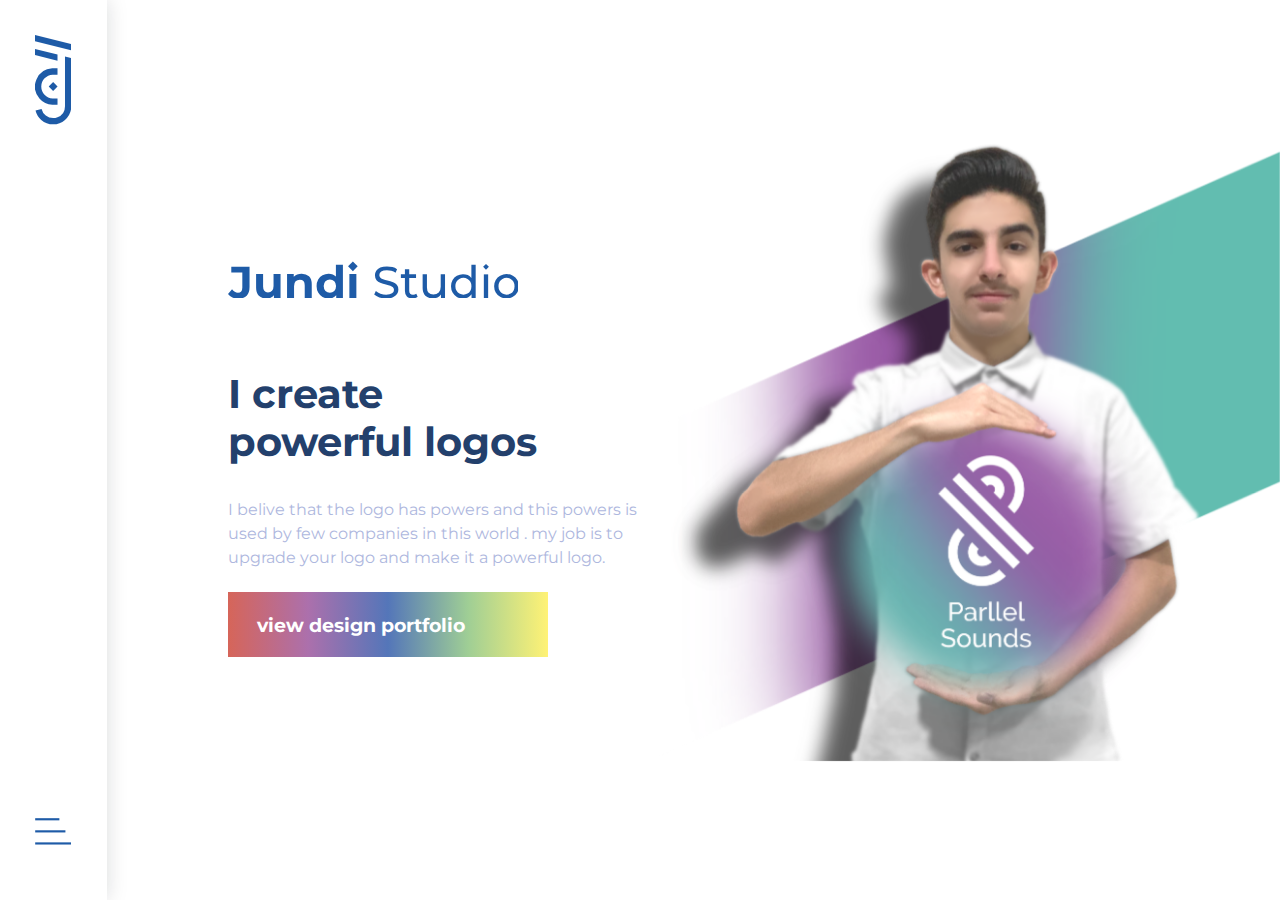
==== commit a5e71612: "Add files via upload" ====
--- a/home.html
+++ b/home.html
@@ -230,4 +230,4 @@
                 <img class="fullwidth" src="/Assets/imgs/portfolio/5.png" alt="">
             </div>              
             </a>
-    </div> -->
+    </div> -->--- a/css/mycss/styles2.css
+++ b/css/mycss/styles2.css
@@ -11,6 +11,10 @@
 }
 /* essintials */
 
+.col-md-1, .col-lg-1, .col-md-10, .col-lg-10, .col-md-7, .col-lg-7 ,.px-md-4{
+  padding: 0px !important;
+}
+
 .fullwidth{
   width: 100% !important;
 }
@@ -38,6 +42,16 @@
 
 .hide{
   display: none;
+}
+
+hr{
+  
+  border-width:0.5px;
+  border-color: #23406c;
+  width: 100%;
+  margin:0;
+
+  
 }
 
 .JundiBlue{color : #1e5ba7;}.JundiBlue1{color : #aeb7de;}.JundiBlue2{color : #5476b9;}.JundiBlue3{color : #23406c;}.JundiBlue4{color : #0f141e;}
@@ -104,9 +118,10 @@
 
     #menu-icon , #x-icon{
       position: absolute;
-      bottom: 50px;
+      bottom: 20px;
       cursor: pointer;
       padding: 33%;
+      
   }
 
       /* Menu/sidebar */
@@ -191,12 +206,6 @@
     margin-left: 0px;
     margin-right: 0px;
   }
-
-  /* .col-md-6 img{
-    height: 100vh;
-    max-height: 819px !important;
-    padding: 0 5% 0 5%;
-  } */
   
 /* content-ends */
 
@@ -223,10 +232,11 @@
       /* topbar */
     
       .topbar{
-        height: 125px ;
+        height: 90px ;
         padding:0  10% ;
         position:fixed ;
         z-index: 99;
+          top:0px;
         background-color: white; 
 
         -webkit-box-shadow: 0px 0px 20px 0px rgba(15,20,30,0.15);
@@ -236,8 +246,8 @@
       }
 
       #iconwithtype{
-        height: 70px;
-        margin-top: 27.5px;
+        height: 50px;
+        margin-top: 20px;
         padding:  0;
         position: absolute;
       }
@@ -253,15 +263,12 @@
         .sidebar {
           display: none;
         }
-        .topbar{
-          visibility: visible;
-          
-        }
+
         #menu-icon-mobile,#x-icon-mobile{
 
           position: absolute;
-          height:35;
-          margin-top: 45;
+          height:25px;
+          margin-top: 32.5;
           right:0;
           padding:0 10%;
           cursor:pointer;
@@ -304,14 +311,57 @@
           
         }
 
+        
         .main-text{
-          margin-top: 2rem;
+          
+            display: flex;
+            flex-direction: column;
+            justify-content: center;
+          
+
         }
         
         #logotype{
           width: 70%;
         }
-        
+
+
+
+        .btn-jundi{
+          /* margin-left: 10%; */
+
+          background: rgb(214,101,89);
+          background: linear-gradient(90deg, rgba(214,101,89,1) 0%, rgba(172,112,172,1) 25%, rgba(84,118,185,1) 50%, rgba(159,206,149,1) 75%, rgba(255,242,117,1) 100%);
+          color: white;
+          font-size: 1.5vw;
+          font-weight: 700;
+          text-align: left;
+          padding: 5% 20% 5% 7%;
+          
+        }
+
+        .hide-desk{
+          display: none;
+        }
+
+        .mobile-content{
+          display: none;
+        }
+
+        .btn-jundi:hover{
+          transition: ease-in 0.1s;
+          text-decoration: none;
+          color: white;
+          
+          padding-right: 25%;
+
+        }
+
+        .col-md-7 , .col-md-5 .col-md-1{
+          height: 100%;
+        }
+
+
 
       }
 
@@ -322,47 +372,142 @@
       @media (max-width: 767.98px) {
 
  
-        h1{
-          font-size: 2rem;
-        }
-
-        .row-content-mobile{
-          padding:  0 0 0;
-          height: 100vh;
-          margin-top: 125px;
-          /* position: relative; */
+
+
+
+        .mobile-content{
+          /* display: block; */
+          margin-top: 90px;
+          padding-left: 10%;
+          padding-right: 10%;
+          
+        }
+
+        .me-with-logos{
+         position: relative;
           width: 100%;
-
-        }
-
-        
-
-
-        .col-md-5 h1{
-          font-size: 2.9rem;
-          margin-top:3rem;
-          margin-left: 10%;
-          
-        }
-        .col-md-5{
-          padding:0;
-          
-  
-        }
-  
-        .col-md-7 img{
-          
-          height: 100%;
-          object-fit: cover;
-          width: 100%; 
-          position: relative;
-        }
-  
+          
+          margin: 0 auto;
+          padding-left: 3%;
+        }
+
+        .mobile-content h1{
+          font-size: 1.7rem;
+        }
+        .mobile-content p{
+          font-size: 0.9rem;
+        }
+
+        
+        .btn-jundi{
+          /* margin-left: 10%; */
+
+          background: rgb(214,101,89);
+          background: linear-gradient(90deg, rgba(214,101,89,1) 0%, rgba(172,112,172,1) 25%, rgba(84,118,185,1) 50%, rgba(159,206,149,1) 75%, rgba(255,242,117,1) 100%);
+          
+          color: white;
+          font-size: 0.9rem;
+          font-weight: 700;
+          text-align: left;
+          padding: 15px 60px 15px 30px;
+          
+        }
+
+        .btn-jundi:hover{
+          text-decoration: none;
+          color: white;
+        }
 
       }
 
 
       .container-fluid{
         padding: 0  0 0 0 ;
-        
-      }
+        background: linear-gradient();
+        
+      }
+
+      @media (min-height: 1025px){
+        .mobile-content{
+          display: block;
+          margin-top: 90px;
+          padding-left: 10%;
+          padding-right: 10%;
+          
+        }
+
+        .topbar{
+          display: block;
+        }
+
+        .me-with-logos{
+         position: relative;
+          width: 100%;
+          
+          margin: 0 auto;
+          padding-left: 3%;
+        }
+
+        .mobile-content h1{
+          font-size: 1.7rem;
+        }
+        .mobile-content p{
+          font-size: 0.9rem;
+        }
+
+        
+        .btn-jundi{
+          /* margin-left: 10%; */
+
+          background: rgb(214,101,89);
+          background: linear-gradient(90deg, rgba(214,101,89,1) 0%, rgba(172,112,172,1) 25%, rgba(84,118,185,1) 50%, rgba(159,206,149,1) 75%, rgba(255,242,117,1) 100%);
+          
+          color: white;
+          font-size: 0.9rem;
+          font-weight: 700;
+          text-align: left;
+          padding: 15px 60px 15px 30px;
+          
+        }
+
+        .btn-jundi:hover{
+          text-decoration: none;
+          color: white;
+        }
+
+                /* essintials-mobile */
+                .hide-mobile{
+                  display: none ;
+                }
+        
+                .sidebar {
+                  display: none;
+                }
+                .topbar{
+                  visibility: visible;
+                  
+                }
+                #menu-icon-mobile,#x-icon-mobile{
+        
+                  position: absolute;
+                  height:25;
+                  margin-top: 32.5;
+                  right:0;
+                  padding:0 10%;
+                  cursor:pointer;
+                  
+                }
+        
+                .menu {
+        
+                  padding-left: 0;
+                  padding-left: 10%;
+        
+                }
+                .menu ul{
+        
+                  margin-left: 0;
+                  margin-top:150px;
+        
+                }
+      }
